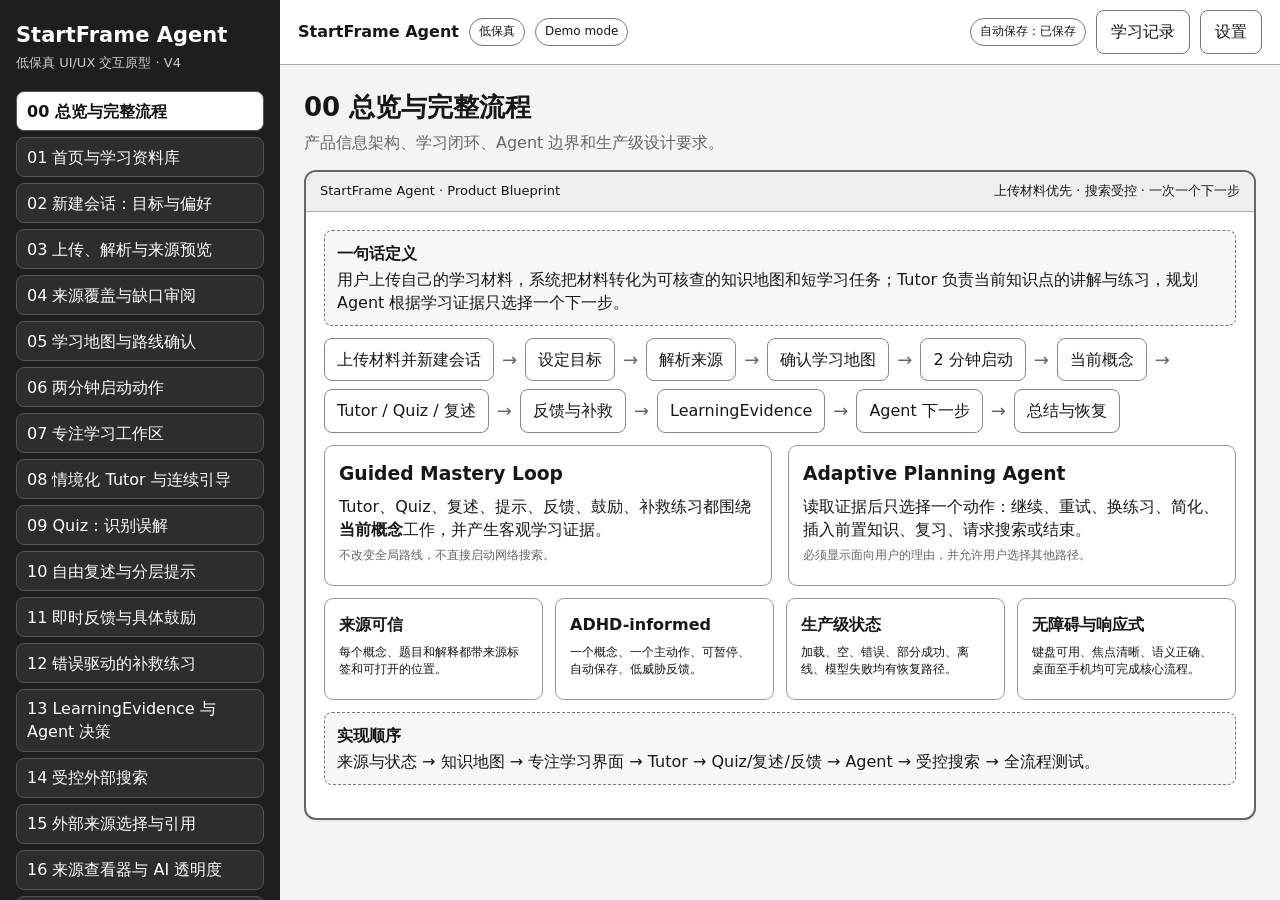
==== prototype/startframe_lowfi_prototype.html @ 57c55323 "specification and UX prototype baseline" ====
<!doctype html>
<html lang="zh-CN">
<head>
  <meta charset="utf-8" />
  <meta name="viewport" content="width=device-width, initial-scale=1" />
  <title>StartFrame Agent 低保真交互原型</title>
  <style>
    :root {
      --bg:#f4f4f4; --surface:#fff; --ink:#171717; --muted:#666; --line:#aaa;
      --soft:#e9e9e9; --strong:#2d2d2d; --focus:#000; --radius:10px; --gap:16px;
      font-family: Inter, ui-sans-serif, system-ui, -apple-system, BlinkMacSystemFont, "Segoe UI", "PingFang SC", "Microsoft YaHei", sans-serif;
    }
    *{box-sizing:border-box}
    body{margin:0;background:var(--bg);color:var(--ink);line-height:1.45}
    button,input,select,textarea{font:inherit;color:inherit}
    button:focus-visible,input:focus-visible,select:focus-visible,textarea:focus-visible,[tabindex]:focus-visible{outline:3px solid var(--focus);outline-offset:2px}
    button{min-height:44px;border:1px solid #777;background:#fff;border-radius:8px;padding:9px 14px;cursor:pointer}
    button.primary{background:var(--strong);color:#fff;border-color:var(--strong);font-weight:700}
    button.ghost{background:transparent}
    button.danger{border-style:dashed}
    button:disabled{opacity:.45;cursor:not-allowed}
    input,select,textarea{width:100%;min-height:44px;border:1px solid #888;border-radius:7px;background:#fff;padding:9px 10px}
    textarea{min-height:118px;resize:vertical}
    a{color:inherit}
    .app{display:grid;grid-template-columns:280px 1fr;min-height:100vh}
    .sidebar{position:sticky;top:0;height:100vh;overflow:auto;background:#1e1e1e;color:#fff;padding:20px 16px}
    .sidebar h1{font-size:21px;margin:0 0 4px}.sidebar p{font-size:13px;color:#ccc;margin:0 0 18px}
    .screen-nav{display:grid;gap:6px}.screen-nav button{width:100%;text-align:left;background:#2d2d2d;color:#fff;border-color:#555;min-height:40px;padding:7px 10px}
    .screen-nav button.active{background:#fff;color:#111;font-weight:700}
    .side-note{border-top:1px solid #555;margin-top:18px;padding-top:14px;font-size:12px;color:#ccc}
    .workspace{min-width:0}
    .topbar{position:sticky;top:0;z-index:10;display:flex;align-items:center;gap:12px;justify-content:space-between;background:#fff;border-bottom:1px solid #aaa;padding:10px 18px}
    .topbar .left,.topbar .right{display:flex;align-items:center;gap:10px;flex-wrap:wrap}
    .badge{display:inline-flex;align-items:center;gap:6px;border:1px solid #777;border-radius:999px;padding:4px 9px;font-size:12px;background:#fff}
    .content{padding:24px;max-width:1500px;margin:auto}
    .screen{display:none}.screen.active{display:block}
    .screen-head{display:flex;align-items:flex-start;justify-content:space-between;gap:16px;margin-bottom:16px}
    .screen-head h2{margin:0;font-size:26px}.screen-head p{margin:4px 0 0;color:var(--muted);max-width:800px}
    .frame{border:2px solid #666;border-radius:12px;background:#fff;min-height:650px;overflow:hidden;box-shadow:0 2px 0 rgba(0,0,0,.05)}
    .frame-bar{display:flex;justify-content:space-between;align-items:center;gap:10px;padding:10px 14px;background:#efefef;border-bottom:1px solid #aaa;font-size:13px}
    .frame-body{padding:18px}
    .grid-2{display:grid;grid-template-columns:1fr 1fr;gap:16px}.grid-3{display:grid;grid-template-columns:250px 1fr 280px;gap:16px}
    .grid-4{display:grid;grid-template-columns:repeat(4,1fr);gap:12px}
    .card{border:1px solid #999;border-radius:9px;background:#fff;padding:14px}
    .card h3,.card h4{margin:0 0 8px}.card p{margin:6px 0}
    .muted{color:var(--muted)}.small{font-size:12px}.tiny{font-size:11px}
    .stack{display:grid;gap:12px}.row{display:flex;gap:10px;align-items:center;flex-wrap:wrap}.row.between{justify-content:space-between}
    .choice{border:1px solid #888;border-radius:10px;padding:18px;text-align:center;min-height:150px;display:grid;place-content:center;gap:8px}
    .choice strong{font-size:18px}.icon{font-size:30px;line-height:1}
    .callout{border:1px dashed #777;background:#f7f7f7;border-radius:8px;padding:11px 12px}
    .callout strong{display:block;margin-bottom:3px}
    .progress{height:12px;background:#ddd;border-radius:999px;overflow:hidden}.progress span{display:block;height:100%;background:#555;width:60%}
    .file{display:flex;gap:10px;justify-content:space-between;align-items:flex-start;border:1px solid #aaa;border-radius:8px;padding:10px}
    .tree ul{list-style:none;margin:4px 0 4px 16px;padding:0}.tree li{padding:4px 0}
    .node-map{display:grid;place-items:center;gap:12px;padding:20px;min-height:380px}.node-row{display:flex;justify-content:center;gap:20px}.node{border:2px solid #777;border-radius:8px;padding:10px 14px;background:#fff;min-width:130px;text-align:center}.node.current{background:#ddd;border-color:#222;font-weight:700}
    .arrow{font-size:22px;color:#555;text-align:center}
    .concept-list{display:grid;gap:7px}.concept{display:flex;align-items:center;gap:9px;border:1px solid #aaa;border-radius:7px;padding:9px}.concept.active{background:#ddd;border-color:#333;font-weight:700}.concept.done::before{content:"✓"}.concept.locked{opacity:.55}
    .primary-action{border:2px solid #222;background:#f1f1f1;border-radius:10px;padding:16px}
    .source-label{display:inline-flex;border:1px solid #777;border-radius:999px;padding:3px 8px;font-size:11px;margin-right:5px}.source-uploaded{background:#e7e7e7}.source-external{border-style:dashed}.source-ai{background:#fff}
    .quick-actions{display:grid;grid-template-columns:repeat(4,minmax(120px,1fr));gap:9px}
    .drawer{border-left:2px solid #555;background:#fff;padding:14px;min-height:570px}.chat{display:grid;gap:10px;max-height:360px;overflow:auto;padding-right:4px}.bubble{max-width:85%;border:1px solid #888;border-radius:10px;padding:10px}.bubble.user{justify-self:end;background:#eee}.bubble.tutor{justify-self:start}.chips{display:flex;flex-wrap:wrap;gap:7px}.chip{min-height:36px;border-radius:999px;padding:6px 10px;font-size:12px}
    .tabs{display:flex;border-bottom:1px solid #888}.tab{border-radius:0;border:0;border-bottom:3px solid transparent}.tab.active{border-bottom-color:#111;font-weight:700}
    .option{display:flex;align-items:flex-start;gap:9px;border:1px solid #aaa;border-radius:8px;padding:10px}.option input{width:auto;min-height:auto;margin-top:4px}
    .feedback-block{border-left:5px solid #555;background:#f6f6f6;padding:12px 14px;border-radius:6px}.feedback-block h4{margin:0 0 5px}
    .hint{border:1px solid #999;border-radius:8px;padding:10px}.hint.locked{opacity:.55}.hint.open{background:#eee}
    .evidence{display:grid;grid-template-columns:1fr auto;gap:8px;border-bottom:1px solid #ddd;padding:7px 0}
    .radio-list{display:grid;gap:7px}.radio-item{display:flex;gap:8px;border:1px solid #aaa;border-radius:8px;padding:9px}.radio-item input{width:auto;min-height:auto}
    .result{border:1px solid #999;border-radius:8px;padding:11px}.result.selected{border:2px solid #222;background:#eee}
    .timeline{display:flex;gap:0;align-items:center}.dot{width:30px;height:30px;border-radius:50%;border:2px solid #777;display:grid;place-content:center;background:#fff}.dot.done{background:#555;color:#fff}.line{height:2px;background:#777;flex:1}
    .state-grid{display:grid;grid-template-columns:repeat(3,1fr);gap:12px}.state-card{border:1px solid #999;border-radius:8px;padding:12px;min-height:180px}
    .skeleton{display:grid;gap:9px}.skeleton span{display:block;height:13px;background:#ddd;border-radius:4px}.skeleton span:nth-child(2){width:80%}.skeleton span:nth-child(3){width:65%}
    .flow{display:flex;align-items:center;gap:8px;flex-wrap:wrap}.flow .step{border:1px solid #888;border-radius:8px;padding:9px 12px;background:#fff}.flow .arr{font-size:18px;color:#666}
    .mobile-shell{width:360px;margin:auto;border:8px solid #333;border-radius:22px;background:#fff;overflow:hidden}.mobile-top{padding:12px;border-bottom:1px solid #aaa}.mobile-body{padding:14px;min-height:520px}.mobile-bottom{display:grid;grid-template-columns:repeat(4,1fr);border-top:1px solid #aaa}.mobile-bottom button{border:0;border-radius:0;font-size:11px;padding:8px 2px}
    .annotation{margin-top:12px;border-top:1px solid #bbb;padding-top:10px;font-size:12px;color:#555}
    .board-mode .app{display:block}.board-mode .sidebar,.board-mode .topbar{display:none}.board-mode .content{max-width:1680px}.board-mode .screen{display:block!important;margin-bottom:28px;break-inside:avoid}.board-mode .screen-head{border-top:4px solid #222;padding-top:12px}.board-mode .frame{min-height:auto}.board-mode .frame-body{min-height:620px}
    .kbd{border:1px solid #888;border-bottom-width:3px;border-radius:5px;padding:1px 5px;font-size:11px;background:#fff}
    @media (max-width:1100px){.app{grid-template-columns:220px 1fr}.grid-3{grid-template-columns:200px 1fr}.grid-3>.session-rail{grid-column:1/-1}.quick-actions{grid-template-columns:repeat(2,1fr)}.grid-4{grid-template-columns:repeat(2,1fr)}}
    @media (max-width:760px){.app{display:block}.sidebar{display:none}.topbar{position:relative}.content{padding:12px}.grid-2,.grid-3,.grid-4,.state-grid{grid-template-columns:1fr}.quick-actions{grid-template-columns:1fr}.frame-body{padding:12px}.screen-head{display:block}.screen-head h2{font-size:22px}}
  </style>
</head>
<body>
<div class="app">
  <aside class="sidebar" aria-label="原型页面导航">
    <h1>StartFrame Agent</h1>
    <p>低保真 UI/UX 交互原型 · V4</p>
    <nav class="screen-nav" id="screenNav"></nav>
    <div class="side-note">
      <strong>使用方法</strong><br>
      点击页面名称或原型内按钮切换流程。<br><br>
      加上 <code>?board=1</code> 可显示全部页面，便于截图与 Codex 总览。
    </div>
  </aside>
  <main class="workspace">
    <header class="topbar">
      <div class="left"><strong>StartFrame Agent</strong><span class="badge">低保真</span><span class="badge">Demo mode</span></div>
      <div class="right"><span class="badge">自动保存：已保存</span><button class="ghost" data-go="history">学习记录</button><button class="ghost" data-go="settings">设置</button></div>
    </header>
    <div class="content">

      <section class="screen" id="overview" data-title="00 总览与完整流程">
        <div class="screen-head"><div><h2>00 总览与完整流程</h2><p>产品信息架构、学习闭环、Agent 边界和生产级设计要求。</p></div></div>
        <div class="frame"><div class="frame-bar"><span>StartFrame Agent · Product Blueprint</span><span>上传材料优先 · 搜索受控 · 一次一个下一步</span></div><div class="frame-body stack">
          <div class="callout"><strong>一句话定义</strong>用户上传自己的学习材料，系统把材料转化为可核查的知识地图和短学习任务；Tutor 负责当前知识点的讲解与练习，规划 Agent 根据学习证据只选择一个下一步。</div>
          <div class="flow">
            <span class="step">上传材料并新建会话</span><span class="arr">→</span><span class="step">设定目标</span><span class="arr">→</span><span class="step">解析来源</span><span class="arr">→</span><span class="step">确认学习地图</span><span class="arr">→</span><span class="step">2 分钟启动</span><span class="arr">→</span><span class="step">当前概念</span><span class="arr">→</span><span class="step">Tutor / Quiz / 复述</span><span class="arr">→</span><span class="step">反馈与补救</span><span class="arr">→</span><span class="step">LearningEvidence</span><span class="arr">→</span><span class="step">Agent 下一步</span><span class="arr">→</span><span class="step">总结与恢复</span>
          </div>
          <div class="grid-2">
            <div class="card"><h3>Guided Mastery Loop</h3><p>Tutor、Quiz、复述、提示、反馈、鼓励、补救练习都围绕<strong>当前概念</strong>工作，并产生客观学习证据。</p><p class="small muted">不改变全局路线，不直接启动网络搜索。</p></div>
            <div class="card"><h3>Adaptive Planning Agent</h3><p>读取证据后只选择一个动作：继续、重试、换练习、简化、插入前置知识、复习、请求搜索或结束。</p><p class="small muted">必须显示面向用户的理由，并允许用户选择其他路径。</p></div>
          </div>
          <div class="grid-4">
            <div class="card"><h4>来源可信</h4><p class="small">每个概念、题目和解释都带来源标签和可打开的位置。</p></div>
            <div class="card"><h4>ADHD-informed</h4><p class="small">一个概念、一个主动作、可暂停、自动保存、低威胁反馈。</p></div>
            <div class="card"><h4>生产级状态</h4><p class="small">加载、空、错误、部分成功、离线、模型失败均有恢复路径。</p></div>
            <div class="card"><h4>无障碍与响应式</h4><p class="small">键盘可用、焦点清晰、语义正确、桌面至手机均可完成核心流程。</p></div>
          </div>
          <div class="callout"><strong>实现顺序</strong>来源与状态 → 知识地图 → 专注学习界面 → Tutor → Quiz/复述/反馈 → Agent → 受控搜索 → 全流程测试。</div>
        </div></div>
      </section>

      <section class="screen" id="landing" data-title="01 首页与学习资料库">
        <div class="screen-head"><div><h2>01 首页与学习资料库</h2><p>上传材料是主入口；历史学习会话和继续学习始终可见。</p></div></div>
        <div class="frame"><div class="frame-bar"><span>StartFrame Agent</span><span>资料库　学习记录　设置　帮助</span></div><div class="frame-body stack">
          <div class="grid-2">
            <div class="card stack"><h3>把已有材料变成可以开始的学习过程</h3><p class="muted">上传课程讲义、论文或笔记。系统先建立来源可核查的知识地图，再带你完成一个短学习闭环。</p><div class="row"><button class="primary" data-go="setup">上传材料并新建会话</button><button data-go="history">继续上次学习</button></div><div class="callout"><strong>ADHD-informed</strong>不会先展示一长串任务。系统首先给出一个 1–2 分钟可完成的动作。</div></div>
            <div class="grid-2">
              <div class="choice"><span class="icon">▣</span><strong>上传 PDF / MD / TXT</strong><span class="small muted">主入口 · 基于你的材料学习</span></div>
              <div class="choice"><span class="icon">✎</span><strong>仅输入学习主题</strong><span class="small muted">备用模式 · 明确标注为 AI 生成</span></div>
            </div>
          </div>
          <div><h3>最近会话</h3><div class="grid-3" style="grid-template-columns:repeat(3,1fr)">
            <div class="card"><strong>Transformer 基础</strong><p class="small">进度 3/6 · 下一步：位置编码</p><button data-go="focus">继续</button></div>
            <div class="card"><strong>正则化方法</strong><p class="small">进度 1/5 · 下一步：区分 L1 与 L2</p><button data-go="summary">查看总结</button></div>
            <div class="card"><strong>新会话</strong><p class="small">上传材料并设定本次目标</p><button data-go="setup">开始新会话</button></div>
          </div></div>
          <div class="annotation">生产要求：不要把“仅输入主题”与“上传材料”做成同等强度；首页必须显示数据保存与删除入口。</div>
        </div></div>
      </section>

      <section class="screen" id="setup" data-title="02 新建会话：目标与偏好">
        <div class="screen-head"><div><h2>02 新建会话：目标与偏好</h2><p>收集最少但足够的信息，用于控制学习范围和支持方式。</p></div></div>
        <div class="frame"><div class="frame-bar"><span>步骤 1/4 · 设定本次学习</span><span>草稿自动保存</span></div><div class="frame-body">
          <div class="grid-2">
            <div class="stack">
              <label>本次学习目标<input value="理解 Transformer 中 self-attention 的作用和基本流程" /></label>
              <div class="grid-2"><label>已有基础<select><option>几乎不了解</option><option selected>知道基础机器学习</option><option>已经学过一遍</option></select></label><label>本次可用时间<select><option>10 分钟</option><option selected>25 分钟</option><option>45 分钟</option></select></label></div>
              <div class="grid-2"><label>当前精力<select><option>低</option><option selected>中等</option><option>高</option></select></label><label>学习语言<select><option selected>简体中文</option><option>English</option></select></label></div>
              <label>你最想解决的问题（可选）<textarea>我经常看完就忘，而且不知道应该先学什么。</textarea></label>
            </div>
            <div class="stack">
              <div class="card"><h3>支持偏好</h3><label class="row"><input type="checkbox" checked style="width:auto;min-height:auto"> 先直接解释，不默认使用比喻</label><label class="row"><input type="checkbox" checked style="width:auto;min-height:auto"> 专业术语单独解释</label><label class="row"><input type="checkbox" checked style="width:auto;min-height:auto"> 用更短的步骤推进</label><label class="row"><input type="checkbox" style="width:auto;min-height:auto"> 显示倒计时</label><label class="row"><input type="checkbox" checked style="width:auto;min-height:auto"> 允许随时暂停且不记为失败</label></div>
              <div class="card"><h3>外部搜索权限</h3><label class="row"><input type="checkbox" checked style="width:auto;min-height:auto"> 材料明确不足时，可以建议搜索</label><p class="small muted">即使开启，系统仍会在每次搜索前展示缺口和原因，由你确认。</p></div>
              <div class="callout"><strong>你下一步只需要做什么？</strong>继续后上传材料。系统不会要求你先完成完整学习计划。</div>
            </div>
          </div>
          <div class="row between" style="margin-top:18px"><button data-go="landing">返回</button><button class="primary" data-go="upload">继续上传材料</button></div>
        </div></div>
      </section>

      <section class="screen" id="upload" data-title="03 上传、解析与来源预览">
        <div class="screen-head"><div><h2>03 上传、解析与来源预览</h2><p>显示真实解析状态、部分成功和可恢复错误；不把“正在处理”伪装成完成。</p></div></div>
        <div class="frame"><div class="frame-bar"><span>步骤 2/4 · 添加学习材料</span><span>支持 PDF、Markdown、TXT、粘贴文本</span></div><div class="frame-body stack">
          <div class="callout"><strong>拖放文件或点击选择</strong><span class="small">支持 PDF、Markdown、TXT；最多 5 个文件，单文件最多 20 MB。扫描 PDF 无可提取文字时要明确提示，不得伪造页码。</span><div class="row" style="margin-top:8px"><button>选择文件</button><button>粘贴文本</button></div></div>
          <div class="grid-3">
            <div class="stack"><h3>文件</h3><div class="file"><div><strong>transformer_notes.md</strong><div class="small muted">25 行 · 解析完成</div></div><span aria-label="成功">✓</span></div><div class="file"><div><strong>matrix_prerequisite.md</strong><div class="small muted">13 行 · 解析完成</div></div><span aria-label="成功">✓</span></div><div class="file"><div><strong>scanned_appendix.pdf</strong><div class="small">无法提取文字</div><button class="small">重试或移除</button></div><span aria-label="错误">!</span></div><button>＋ 添加文件</button></div>
            <div class="card tree"><h3>识别到的结构</h3><ul><li>第 1 章 Transformer 概览<ul><li>1.1 序列建模问题</li><li>1.2 Encoder 与 Decoder</li></ul></li><li>第 2 章 Self-attention<ul><li>2.1 Query、Key、Value</li><li>2.2 Attention score</li><li>2.3 Weighted sum</li></ul></li><li>第 3 章 位置编码</li></ul><p class="small muted">点击标题可定位原文；用户可以取消勾选不想纳入学习的章节。</p></div>
            <div class="card"><h3>来源片段</h3><p><strong>transformer_notes.md</strong></p><p class="small">2. Self-attention · 第 7–13 行</p><div class="callout small">Self-attention 先比较同一序列中的位置，再按相关程度汇总 value 信息。</div><div class="row"><button>上一处</button><button>下一处</button></div><p><span class="source-label source-uploaded">用户上传材料</span></p></div>
          </div>
          <div class="row between"><button data-go="setup">返回</button><div class="row"><button>保存稍后继续</button><button class="primary" data-go="source-review">审阅来源覆盖</button></div></div>
        </div></div>
      </section>

      <section class="screen" id="source-review" data-title="04 来源覆盖与缺口审阅">
        <div class="screen-head"><div><h2>04 来源覆盖与缺口审阅</h2><p>在生成路径之前，先让用户知道材料覆盖了什么、缺什么。</p></div></div>
        <div class="frame"><div class="frame-bar"><span>步骤 3/4 · 来源覆盖</span><span>尚未搜索互联网</span></div><div class="frame-body stack">
          <div class="grid-2">
            <div class="card"><h3>材料已覆盖</h3><div class="concept-list"><div class="concept done">Transformer 的整体目标</div><div class="concept done">Self-attention 基本流程</div><div class="concept done">Query、Key、Value</div><div class="concept done">Scaled dot-product attention</div><div class="concept done">位置编码</div></div></div>
            <div class="card"><h3>材料可能缺少</h3><div class="concept-list"><div class="concept">矩阵乘法直观理解 <span class="badge">前置知识</span></div><div class="concept">为什么除以 √d<sub>k</sub> <span class="badge">解释较少</span></div></div><p class="small muted">缺口只是候选，不代表必须搜索。Agent 会先看用户表现，再决定是否需要补充。</p></div>
          </div>
          <div class="card"><h3>来源使用规则</h3><div class="grid-3" style="grid-template-columns:repeat(3,1fr)"><div><span class="source-label source-uploaded">用户上传材料</span><p class="small">默认主来源。概念、题目和反馈首先基于此。</p></div><div><span class="source-label source-external">外部补充</span><p class="small">只有明确缺口、Agent 请求、用户确认后才使用。</p></div><div><span class="source-label source-ai">AI 补充解释</span><p class="small">用于简化、组织或生成例子，不能冒充原文。</p></div></div></div>
          <div class="row between"><button data-go="upload">返回材料</button><button class="primary" data-go="path">生成学习地图</button></div>
        </div></div>
      </section>

      <section class="screen" id="path" data-title="05 学习地图与路线确认">
        <div class="screen-head"><div><h2>05 学习地图与路线确认</h2><p>知识地图表达依赖关系；路线表达这次实际要走的顺序，两者不能混为一谈。</p></div></div>
        <div class="frame"><div class="frame-bar"><span>步骤 4/4 · 确认本次路线</span><span>预计 25 分钟 · 3 个概念</span></div><div class="frame-body">
          <div class="grid-2">
            <div class="card node-map"><div class="node">Transformer 目标</div><div class="arrow">↓</div><div class="node current">Self-attention</div><div class="arrow">↓</div><div class="node">Q / K / V</div><div class="arrow">↓</div><div class="node-row"><div class="node">Scaled dot-product</div><div class="node">位置信息</div></div></div>
            <div class="stack"><div class="card"><h3>本次推荐路线</h3><ol><li><strong>Self-attention 的作用</strong> · 7 分钟</li><li><strong>Q / K / V</strong> · 8 分钟</li><li><strong>Scaled dot-product attention</strong> · 7 分钟</li></ol><p class="small muted">位置信息保留在完整地图；剩余 3 分钟用于总结和保存下次启动动作。</p></div><div class="card"><h3>第一个 1–2 分钟动作</h3><p><strong>写一句你目前认为 self-attention 是什么。</strong></p><p class="small">完成条件：写出一句可检查的回答，不要求正确。</p></div><div class="card"><h3>可调整项</h3><div class="row"><button>减少概念</button><button>调整重点</button><button>改为 10 分钟</button></div></div></div>
          </div>
          <div class="row between" style="margin-top:16px"><button data-go="source-review">返回</button><button class="primary" data-go="start-action">确认并开始</button></div>
        </div></div>
      </section>

      <section class="screen" id="start-action" data-title="06 两分钟启动动作">
        <div class="screen-head"><div><h2>06 两分钟启动动作</h2><p>进入内容前只展示一个可执行动作，降低启动成本。</p></div></div>
        <div class="frame"><div class="frame-bar"><span>本次会话已开始</span><button>暂停并保存</button></div><div class="frame-body" style="display:grid;place-items:center;min-height:620px">
          <div class="card stack" style="max-width:720px;width:100%;padding:28px"><span class="badge">启动动作 · 约 90 秒</span><h2 style="margin:0">不用查资料，写一句你现在认为 self-attention 是什么。</h2><p class="muted">不要求正确。你的回答只用于确定从哪里开始。</p><textarea aria-label="启动动作回答" placeholder="我认为 self-attention 是……"></textarea><div class="row between"><button>先暂停</button><button class="primary" data-go="focus">完成，进入第一个概念</button></div><div class="callout small"><strong>完成条件</strong>输入一句可检查的回答。系统不会因为错误扣分，也不会显示红叉。</div></div>
        </div></div>
      </section>

      <section class="screen" id="focus" data-title="07 专注学习工作区">
        <div class="screen-head"><div><h2>07 专注学习工作区</h2><p>桌面端三栏；中间始终只有一个当前概念和一个主推荐动作。</p></div></div>
        <div class="frame"><div class="frame-bar"><span>Transformer 基础　›　Self-attention</span><span>已保存 · <button>暂停并保存</button></span></div><div class="frame-body grid-3">
          <aside class="card"><h3>知识地图</h3><div class="concept-list"><div class="concept done">已完成：Transformer 目标</div><div class="concept active">当前：Self-attention</div><div class="concept">可进入：Q / K / V</div><div class="concept locked">锁定：Scaled dot-product</div><div class="concept locked">锁定：位置信息</div></div><p class="small muted">进度 1/5</p><button data-go="path">查看完整地图</button></aside>
          <main class="stack"><div><span class="badge">当前概念 2/5</span><h2>Self-attention</h2><p><strong>它在整体中的作用：</strong>让序列中的每个位置根据与其他位置的关系，选择并汇总相关信息。</p></div><div class="card"><h3>简练解释</h3><p>Self-attention 先比较当前位置与其他位置的相关程度，再按照这些相关程度汇总信息。这样，每个位置都能形成包含上下文的新表示。</p><p><span class="source-label source-uploaded">用户上传材料</span> transformer_notes.md · 2. Self-attention · 第 7–13 行</p><button data-go="source-viewer">打开原文位置</button></div><div class="primary-action"><span class="badge">推荐下一步 · 约 2 分钟</span><h3>先让 Tutor 检查你对“相关程度”的理解</h3><button class="primary" data-go="tutor">打开 Tutor</button></div><div class="quick-actions"><button data-go="quiz">开始 Quiz</button><button data-go="recall">自由复述</button><button data-go="tutor">解释简单一点</button><button data-go="source-viewer">查看来源</button></div></main>
          <aside class="card session-rail"><h3>会话状态</h3><p>当前用时：06:18</p><p>剩余时间：18:42</p><label class="row"><input type="checkbox" style="width:auto;min-height:auto"> 隐藏时间显示</label><div class="progress"><span style="width:28%"></span></div><p class="small">本概念进度 28%</p><hr><h4>最近信号</h4><p class="small">启动回答提到“关注其他词”，但未提到信息汇总。</p><hr><button>保存并退出</button><button class="danger">删除本次会话</button></aside>
        </div></div>
      </section>

      <section class="screen" id="tutor" data-title="08 情境化 Tutor 与连续引导">
        <div class="screen-head"><div><h2>08 情境化 Tutor 与连续引导</h2><p>Tutor 只解决当前概念的理解问题；默认先引导，不立即给完整答案。</p></div></div>
        <div class="frame"><div class="frame-bar"><span>Self-attention · Tutor</span><span><span class="source-label source-uploaded">基于上传材料</span> <button data-go="focus">关闭 Tutor</button></span></div><div class="frame-body grid-2">
          <div class="drawer stack"><div class="chat"><div class="bubble tutor"><strong>Tutor</strong><br>你刚才说 self-attention 是“关注其他词”。先想一个更小的问题：当前位置为什么不能只看自己？</div><div class="bubble user">因为一个词的意思会受到前后文影响。</div><div class="bubble tutor"><strong>Tutor</strong><br>对。那它还需要做哪一步，才能把前后文真正加入当前位置的表示？</div><div class="bubble user">把相关的信息加进来？</div><div class="bubble tutor"><strong>Tutor</strong><br>是。你已经得到两个关键动作：判断哪些位置相关，然后汇总相关位置的信息。你能用自己的话连成一句吗？</div></div><div class="chips"><button class="chip">解释简单一点</button><button class="chip">解释术语</button><button class="chip">给具体例子</button><button class="chip">和上一部分有什么关系</button><button class="chip">只给提示</button><button class="chip">检查我的理解</button></div><div class="row"><input placeholder="输入你的问题或回答" aria-label="Tutor 输入"><button class="primary">发送</button></div></div>
          <div class="stack"><div class="card"><h3>当前上下文</h3><p class="small">概念：Self-attention</p><p class="small">来源：transformer_notes.md，第 7–13 行</p><p class="small">知识关系：Transformer 目标 → Self-attention → Q/K/V</p><p class="small">已出现困难：尚未清楚“汇总信息”</p></div><div class="card"><h3>引导阶梯</h3><ol class="small"><li>澄清用户具体不懂什么</li><li>给思考方向</li><li>给结构</li><li>给关键词</li><li>给部分例子</li><li>给简练解释</li><li>提出检查问题</li></ol></div><div class="callout small"><strong>边界</strong>Tutor 可以记录“可能缺少前置知识”，但不能改变路线或自行搜索。检查边界、明确困惑或关闭 Tutor 时才聚合 LearningEvidence。</div><div class="row"><button data-go="focus">返回概念</button><button class="primary" data-go="recall">现在复述</button></div></div>
        </div></div>
      </section>

      <section class="screen" id="quiz" data-title="09 Quiz：识别误解">
        <div class="screen-head"><div><h2>09 Quiz：识别误解</h2><p>一次一题；错误选项来自真实常见误解，而不是随机填充。</p></div></div>
        <div class="frame"><div class="frame-bar"><span>Self-attention · Quiz 1/2</span><span>约 90 秒</span></div><div class="frame-body grid-2">
          <div class="stack"><div class="tabs" role="tablist" aria-label="练习类型"><button class="tab active" role="tab" aria-selected="true">选择题</button><button class="tab" role="tab" aria-selected="false" data-go="recall">自由复述</button></div><h3>Self-attention 中，计算相关程度之后最关键的下一步是什么？</h3><p><span class="source-label source-uploaded">用户上传材料</span> transformer_notes.md · 第 9–13 行</p><fieldset class="stack"><legend class="small">选择一个答案</legend><label class="option"><input type="radio" name="q">A. 删除相关程度较低的所有词</label><label class="option"><input type="radio" name="q" checked>B. 按相关程度对其他位置的信息加权汇总</label><label class="option"><input type="radio" name="q">C. 只保留当前位置原来的表示</label><label class="option"><input type="radio" name="q">D. 把序列重新排序</label></fieldset><div class="row between"><button data-go="focus">退出练习</button><button class="primary" data-go="feedback">提交答案</button></div></div>
          <div class="stack"><div class="card"><h3>提示（可选）</h3><div class="hint open"><strong>提示 1：方向</strong><p class="small">思考“知道哪些位置相关”之后，怎样把这些位置的信息用于当前位置。</p></div><div class="hint locked"><strong>提示 2：结构</strong><p class="small">比较 → 权重 → ______</p></div><div class="hint locked"><strong>提示 3：关键词</strong><p class="small">加权、汇总、新表示</p></div></div><div class="callout small"><strong>记录</strong>系统保存作答时间、是否修改答案、提示深度和选择的误解类型。</div></div>
        </div></div>
      </section>

      <section class="screen" id="recall" data-title="10 自由复述与分层提示">
        <div class="screen-head"><div><h2>10 自由复述与分层提示</h2><p>自由复述用于发现知识缺口；提示按需逐级揭示，不在一开始暴露答案。</p></div></div>
        <div class="frame"><div class="frame-bar"><span>Self-attention · 自由复述</span><span>已用 01:12</span></div><div class="frame-body grid-2">
          <div class="stack"><div class="card"><h3>不用看讲解，用 2–3 句话说明 Self-attention 做了什么。</h3><p class="small muted">建议包括：它为什么需要上下文、怎样判断关系、怎样形成新表示。</p><p><span class="source-label source-uploaded">用户上传材料</span> transformer_notes.md · 第 7–13 行</p></div><textarea aria-label="自由复述回答" placeholder="在这里复述。表达不完整也可以。">Self-attention 会看其他词和当前位置有没有关系，然后把重要的信息放进来。</textarea><div class="row between"><button data-go="focus">返回讲解</button><button class="primary" data-go="feedback">提交复述</button></div></div>
          <div class="stack"><div class="card"><h3>提示阶梯</h3><div class="hint open"><strong>提示 1：方向</strong><p class="small">分成“比较”和“更新”两个动作回答。</p></div><button>显示提示 2：结构</button><button>显示提示 3：关键词</button><p class="small muted">当前使用 1/3 级提示。显示更多提示不会被视为失败。</p></div><div class="callout small"><strong>设计原则</strong>提示按钮必须清楚说明会显示多少信息；不能用突然弹出的完整答案替代分层支持。</div></div>
        </div></div>
      </section>

      <section class="screen" id="feedback" data-title="11 即时反馈与具体鼓励">
        <div class="screen-head"><div><h2>11 即时反馈与具体鼓励</h2><p>先指出已经掌握的内容，再说明缺口和可执行的下一步；不评价人格。</p></div></div>
        <div class="frame"><div class="frame-bar"><span>Self-attention · 复述反馈</span><span><span class="source-label source-uploaded">用户上传材料</span> 第 7–13 行</span></div><div class="frame-body grid-2">
          <div class="stack"><div class="feedback-block"><h4>你已经掌握</h4><p>你说出了两个核心动作：判断当前位置与其他位置的关系，以及把重要信息加入当前位置。</p></div><div class="feedback-block"><h4>需要补充或澄清</h4><p>“放进来”可以更准确地表述为：按照相关程度对其他位置的信息进行加权汇总。</p></div><div class="feedback-block"><h4>简练修正答案</h4><p>Self-attention 比较当前位置与其他位置的相关程度，再按这些相关程度汇总信息，形成包含上下文的新表示。</p></div><div class="feedback-block"><h4>具体鼓励</h4><p>你已经抓住了“先判断关系，再加入信息”的结构。现在只需要把“怎样加入”说得更准确。</p></div></div>
          <div class="stack"><div class="primary-action"><span class="badge">推荐下一步</span><h3>做一个 60 秒小练习，补全“加权汇总”</h3><p class="small">原因：核心结构已掌握，只剩一个表达与理解缺口。</p><button class="primary" data-go="remedial">开始补救练习</button></div><div class="card"><h3>其他选择</h3><div class="row"><button data-go="recall">再次复述</button><button data-go="focus">回看讲解</button><button data-go="agent">让 Agent 评估下一步</button></div></div><div class="callout small"><strong>反馈生成规则</strong>不得只显示“正确/错误”；不得用“你很聪明”等泛化人格评价；不得声称诊断用户能力。</div></div>
        </div></div>
      </section>

      <section class="screen" id="remedial" data-title="12 错误驱动的补救练习">
        <div class="screen-head"><div><h2>12 错误驱动的补救练习</h2><p>补救内容由当前误解驱动，仍属于掌握循环，不是 Agent 的教学输出。</p></div></div>
        <div class="frame"><div class="frame-bar"><span>检测到具体缺口：不清楚“加权汇总”</span><span>约 60–90 秒</span></div><div class="frame-body stack">
          <div class="grid-3" style="grid-template-columns:repeat(3,1fr)"><button class="card"><h3>更简单解释</h3><p class="small">只保留必要步骤，不使用新术语。</p></button><button class="card"><h3>更小问题</h3><p class="small">先回答一个局部问题，再返回完整概念。</p></button><button class="card"><h3>具体例子</h3><p class="small">明确标注为 AI 补充例子，不冒充原文。</p></button></div>
          <div class="card"><h3>更小问题</h3><p><span class="source-label source-uploaded">用户上传材料</span> matrix_prerequisite.md · 第 7–9 行</p><p>如果位置 A 与位置 B 的相关程度更高，位置 A 在更新自己时，应该怎样处理来自 B 的信息？</p><textarea aria-label="补救练习回答" placeholder="用一句话回答"></textarea><div class="row between"><button data-go="feedback">换一种帮助</button><button class="primary" data-go="agent">提交并形成学习证据</button></div></div>
          <div class="callout small"><strong>循环保护</strong>连续两次补救仍未改善时，不继续重复同一题型；Agent 应选择简化概念、插入前置知识或结束本次会话。</div>
        </div></div>
      </section>

      <section class="screen" id="agent" data-title="13 LearningEvidence 与 Agent 决策">
        <div class="screen-head"><div><h2>13 LearningEvidence 与 Agent 决策</h2><p>证据只描述发生了什么；Agent 才根据证据选择全局下一步。</p></div></div>
        <div class="frame"><div class="frame-bar"><span>当前概念完成检查</span><span>Agent 只选择一个动作</span></div><div class="frame-body grid-2">
          <div class="card"><h3>LearningEvidence</h3><div class="evidence"><span>Quiz</span><strong>1/1 正确</strong></div><div class="evidence"><span>复述要点覆盖</span><strong>2/3</strong></div><div class="evidence"><span>提示深度</span><strong>1/3</strong></div><div class="evidence"><span>Tutor 信号</span><strong>曾不清楚“汇总”</strong></div><div class="evidence"><span>补救练习</span><strong>回答正确</strong></div><div class="evidence"><span>本概念用时</span><strong>9 分 20 秒</strong></div><div class="evidence"><span>来源缺口</span><strong>无明确缺口</strong></div><p class="small muted">这里不能包含 next_action、recommendation 或“应该继续”等结论。</p></div>
          <div class="stack"><div class="card"><h3>当前允许的其他路径</h3><div class="radio-list"><label class="radio-item"><input type="radio" checked name="a">继续下一个概念：Q / K / V</label><label class="radio-item"><input type="radio" name="a">再做一次复述</label><label class="radio-item"><input type="radio" name="a">换一种练习</label><label class="radio-item"><input type="radio" name="a">简化当前概念</label><label class="radio-item"><input type="radio" name="a">复习上一概念</label><label class="radio-item"><input type="radio" name="a">结束本次会话</label></div><p class="small muted">当前没有命名来源缺口，因此不提供搜索；当前证据也不需要插入前置知识。</p></div><div class="primary-action"><h3>Agent 唯一推荐：继续 Q / K / V</h3><p>你已经能说明核心流程，补救练习也解决了“加权汇总”的缺口。下一概念依赖于当前理解。</p><p class="small">预计下一步 6 分钟</p><div class="row"><button data-go="summary">结束并生成总结</button><button class="primary" data-go="focus">继续 Q / K / V</button></div></div></div>
        </div></div>
      </section>

      <section class="screen" id="search" data-title="14 受控外部搜索">
        <div class="screen-head"><div><h2>14 受控外部搜索</h2><p>四重搜索门：会话允许、明确来源缺口、Agent 请求、用户本次确认。</p></div></div>
        <div class="frame"><div class="frame-bar"><span>外部补充请求</span><span>当前未调用搜索</span></div><div class="frame-body stack">
          <div class="callout"><strong>前三项已验证，本次确认待完成</strong><span class="small">会话允许建议搜索 ✓　命名 SourceGap ✓　Agent request_search ✓　用户本次确认：待完成</span><br><strong>检测到的材料缺口</strong>当前搜索场景只包含 transformer_notes.md；材料使用点积但没有解释点积怎样产生 Q/K 相关程度。你连续两次询问了该前置知识。</div>
          <div class="grid-2"><div class="card"><h3>搜索将寻找什么</h3><p>一个适合初学者、解释矩阵乘法与向量点积的短资料。</p><p class="small">优先：大学课程官方讲义、教材、官方文档。</p><label class="row"><input type="checkbox" checked style="width:auto;min-height:auto"> 仅使用可公开访问的来源</label></div><div class="card"><h3>你的控制</h3><p class="small">搜索结果会明确标记为外部来源，不替代上传材料。拒绝搜索不会中断当前会话。</p><div class="row"><button data-go="agent">暂不搜索</button><button class="primary" data-go="search-results">确认搜索</button></div></div></div>
          <div class="callout small"><strong>失败恢复</strong>搜索超时、无结果或来源打不开时，系统返回当前概念，并提供“基于现有材料继续”或“稍后再试”。</div>
        </div></div>
      </section>

      <section class="screen" id="search-results" data-title="15 外部来源选择与引用">
        <div class="screen-head"><div><h2>15 外部来源选择与引用</h2><p>不展示无差别链接列表；显示少量候选、选择原因和填补的具体缺口。</p></div></div>
        <div class="frame"><div class="frame-bar"><span>找到 3 个候选来源</span><span><span class="source-label source-external">外部补充</span></span></div><div class="frame-body stack">
          <div class="result selected"><div class="row between"><div><strong>MIT OpenCourseWare · Linear Algebra</strong><p class="small">官方课程 · 可公开访问 · 访问于 2026-07-20</p><p class="small">https://ocw.mit.edu/courses/18-06-linear-algebra-spring-2010/</p></div><span class="badge">推荐</span></div><p><strong>引用片段：</strong>点积把两个同维向量的对应分量相乘后求和，得到一个标量。</p><p><strong>选择原因：</strong>短范围即可解释向量点积和加权组合。</p><p><strong>填补缺口：</strong>帮助理解 attention score 与 weighted sum。</p><div class="row"><button data-go="source-viewer">预览来源</button><button class="primary" data-go="focus">使用该来源并插入前置任务</button></div></div>
          <div class="result"><strong>Stanford CS229 Notes</strong><p class="small">官方课程 · URL 与访问时间已记录；内容可靠，但范围更大、数学密度较高。</p><button>选择该来源</button></div>
          <div class="result"><strong>University short tutorial</strong><p class="small">大学教学资料 · URL 与访问时间已记录；解释较简洁，但引用位置不如第一项明确。</p><button>选择该来源</button></div>
          <div class="row between"><button data-go="focus">忽略外部来源，继续现有路线</button><button>重新搜索</button></div>
        </div></div>
      </section>

      <section class="screen" id="source-viewer" data-title="16 来源查看器与 AI 透明度">
        <div class="screen-head"><div><h2>16 来源查看器与 AI 透明度</h2><p>用户能够核查解释依据；来源位置错误时可以报告。</p></div></div>
        <div class="frame"><div class="frame-bar"><span>来源查看器</span><button data-go="focus">关闭来源查看器</button></div><div class="frame-body grid-2">
          <div class="card"><h3>transformer_notes.md</h3><p>2. Self-attention · 第 7–13 行</p><div class="callout" style="min-height:380px"><p class="small">[Markdown 片段预览]</p><p>Self-attention lets each position compare itself with other positions in the same sequence. It first computes how relevant other positions are, then uses those relevance scores to combine information from the corresponding value representations.</p></div><div class="row"><button>上一处</button><button>下一处</button><button>打开完整材料</button></div></div>
          <div class="stack"><div class="card"><h3>这段内容用于什么？</h3><p>支持“相关程度之后需要对 values 进行加权汇总”的解释和 Quiz 正确答案。</p></div><div class="card"><h3>来源标签</h3><p><span class="source-label source-uploaded">用户上传材料</span>可定位到文件、标题和行号。</p><p><span class="source-label source-external">外部补充</span>显示网页标题、URL、访问时间、引用片段和选用原因。</p><p><span class="source-label source-ai">AI 补充解释</span>没有原文依据时明确说明，不显示虚假位置。</p></div><div class="row"><button>报告定位错误</button><button data-go="focus" class="primary">返回学习</button></div></div>
        </div></div>
      </section>

      <section class="screen" id="summary" data-title="17 会话总结、保存与恢复">
        <div class="screen-head"><div><h2>17 会话总结、保存与恢复</h2><p>结束时定义下一次最小启动动作，而不是只显示“完成”。</p></div></div>
        <div class="frame"><div class="frame-bar"><span>本次学习总结</span><span>已保存</span></div><div class="frame-body stack">
          <div class="grid-2"><div class="card"><h3>本次完成</h3><ul><li>理解 Self-attention 的两个核心动作</li><li>完成 1 次 Quiz、1 次复述和 1 次补救练习</li><li>解决“加权汇总”表达不清的问题</li></ul><h4>仍需复习</h4><p>Q / K / V 各自的作用尚未学习。</p></div><div class="card"><h3>下次 2 分钟启动动作</h3><p><strong>不看笔记，写出 Q、K、V 三个字母分别代表什么。</strong></p><p class="small">预计下次完整学习 15–20 分钟。</p><div class="timeline"><span class="dot done">1</span><span class="line"></span><span class="dot done">2</span><span class="line"></span><span class="dot">3</span><span class="line"></span><span class="dot">4</span><span class="line"></span><span class="dot">5</span></div></div></div>
          <div class="row between"><button data-go="history">保存并退出</button><div class="row"><button>导出学习记录</button><button class="primary" data-go="focus">继续学习</button></div></div>
        </div></div>
      </section>

      <section class="screen" id="history" data-title="18 学习记录与会话管理">
        <div class="screen-head"><div><h2>18 学习记录与会话管理</h2><p>支持继续、复制、删除和查看来源；避免用户不知道数据存在哪里。</p></div></div>
        <div class="frame"><div class="frame-bar"><span>学习记录</span><span>搜索会话　筛选状态</span></div><div class="frame-body stack">
          <div class="file"><div><strong>Transformer 基础</strong><p class="small">最后学习：今天 · 进度 2/5 · 2 个来源</p></div><div class="row"><button data-go="focus">继续</button><button data-go="summary">总结</button><button>更多</button></div></div>
          <div class="file"><div><strong>正则化方法</strong><p class="small">最后学习：昨天 · 已结束 · 1 个来源</p></div><div class="row"><button data-go="summary">查看</button><button>复制为新会话</button><button>更多</button></div></div>
          <div class="callout"><strong>删除确认</strong>删除会话时必须说明会删除哪些学习记录和上传文件；提供取消，不使用模糊文案。</div>
          <div class="row between"><button data-go="landing">返回首页</button><button class="primary" data-go="setup">新建会话</button></div>
        </div></div>
      </section>

      <section class="screen" id="settings" data-title="19 设置、隐私与数据控制">
        <div class="screen-head"><div><h2>19 设置、隐私与数据控制</h2><p>生产级产品必须让用户理解数据、搜索权限和 AI 行为。</p></div></div>
        <div class="frame"><div class="frame-bar"><span>设置</span><span>保存状态：已保存</span></div><div class="frame-body grid-2">
          <div class="stack"><div class="card"><h3>学习体验</h3><label class="row"><input type="checkbox" checked style="width:auto;min-height:auto"> 一屏一个概念</label><label class="row"><input type="checkbox" checked style="width:auto;min-height:auto"> 反馈先显示已掌握内容</label><label class="row"><input type="checkbox" style="width:auto;min-height:auto"> 默认显示倒计时</label><label>默认语言<select><option>简体中文</option></select></label></div><div class="card"><h3>无障碍</h3><label class="row"><input type="checkbox" checked style="width:auto;min-height:auto"> 减少动画</label><label class="row"><input type="checkbox" style="width:auto;min-height:auto"> 更大字号</label><label class="row"><input type="checkbox" checked style="width:auto;min-height:auto"> 键盘焦点高亮</label></div></div>
          <div class="stack"><div class="card"><h3>外部搜索</h3><label class="row"><input type="checkbox" checked style="width:auto;min-height:auto"> 允许系统建议搜索</label><label class="row"><input type="checkbox" checked style="width:auto;min-height:auto"> 每次搜索前都确认</label></div><div class="card"><h3>数据控制</h3><button>下载我的学习数据</button><button class="danger">删除全部上传材料</button><button class="danger">删除全部数据</button><p class="small muted">删除操作应二次确认，并明确是否可恢复。</p></div><div class="card"><h3>AI 透明度</h3><p class="small">查看模型输出来源标签、Agent 决策记录和搜索记录。</p><button>查看 AI 活动记录</button></div></div>
        </div></div>
      </section>

      <section class="screen" id="system-states" data-title="20 加载、空、错误与恢复状态">
        <div class="screen-head"><div><h2>20 加载、空、错误与恢复状态</h2><p>所有异步和失败状态都必须可理解、可取消、可恢复。</p></div></div>
        <div class="frame"><div class="frame-bar"><span>跨页面状态规范</span><span>不得只显示无限转圈</span></div><div class="frame-body state-grid">
          <div class="state-card"><h3>加载与后台继续</h3><div class="skeleton"><span></span><span></span><span></span></div><p class="small">正在提取第 12/48 页。你的其他进度已保存。</p><div class="row"><button>取消解析</button><button class="primary">转到后台继续</button></div></div>
          <div class="state-card"><h3>空状态</h3><p>尚未上传材料。</p><button class="primary" data-go="upload">添加第一个文件</button><p class="small">空状态必须包含下一步，不只是空白。</p></div>
          <div class="state-card"><h3>部分成功</h3><p>2 个文件解析成功，1 个扫描 PDF 无法读取。</p><div class="row"><button>查看问题</button><button class="primary">继续使用成功文件</button></div></div>
          <div class="state-card"><h3>模型输出无效</h3><p>系统未能生成符合结构的学习地图。上传材料仍已保存。</p><div class="row"><button class="primary">重新生成地图</button><button>切换到明确标记的 Demo mode</button></div><p class="small">切换模式后必须持续显示 Demo 标签；不得把原始 JSON 错误暴露给普通用户。</p></div>
          <div class="state-card"><h3>网络或搜索失败</h3><p>外部搜索暂时不可用。你的学习进度已保存。</p><div class="row"><button data-go="focus">基于现有材料继续</button><button>稍后重试</button></div></div>
          <div class="state-card"><h3>离线与自动保存</h3><p>当前离线。新回答先保存在本地，恢复网络后同步。</p><button class="primary">查看待同步项目</button></div>
          <div class="state-card"><h3>保存失败</h3><p>回答暂时无法保存到服务器。本地草稿仍在。</p><div class="row"><button>导出草稿</button><button class="primary">重新保存</button></div></div>
          <div class="state-card"><h3>版本冲突</h3><p>另一页面保存了不同版本。两个版本都已保留。</p><div class="row"><button>比较两个版本</button><button class="primary">选择要保留的版本</button></div></div>
          <div class="state-card"><h3>权限拒绝</h3><p>此文件不属于当前匿名 workspace，无法打开。当前会话未受影响。</p><button class="primary" data-go="history">返回我的学习记录</button></div>
          <div class="state-card"><h3>提交失败与重试</h3><p>练习尚未提交；你的答案和提示深度已保存。</p><button class="primary">重新提交答案</button></div>
          <div class="state-card"><h3>删除失败</h3><p>删除未完成，材料和会话仍然保留。</p><div class="row"><button>取消</button><button class="primary">重试删除</button></div></div>
          <div class="state-card"><h3>恢复成功</h3><p>已恢复 Self-attention、复述草稿、1/3 级提示和剩余时间。</p><button class="primary" data-go="recall">返回未完成复述</button></div>
          <div class="state-card"><h3>表单错误</h3><p><strong>需要补充 1 项：</strong>请填写本次学习目标。</p><button class="primary" data-go="setup">返回目标字段</button></div>
          <div class="state-card"><h3>无历史会话</h3><p>这里还没有学习记录。</p><button class="primary" data-go="setup">上传材料并新建会话</button></div>
          <div class="state-card"><h3>搜索无结果</h3><p>没有找到能可靠填补当前缺口的公开来源。</p><button class="primary" data-go="focus">基于现有材料继续</button></div>
          <div class="state-card"><h3>来源引用无效</h3><p>生成内容引用了不存在的位置，因此没有显示。原材料仍可使用。</p><button class="primary">重新生成并验证引用</button></div>
          <div class="state-card"><h3>正在重试</h3><p>正在重新解析 scanned_appendix.pdf（第 1/1 次）。</p><button class="primary">停止重试</button></div>
        </div></div>
      </section>

      <section class="screen" id="responsive" data-title="21 响应式与键盘交互">
        <div class="screen-head"><div><h2>21 响应式与键盘交互</h2><p>核心学习流程在手机上仍可完成；不是把桌面三栏简单缩小。</p></div></div>
        <div class="frame"><div class="frame-bar"><span>移动端示例 · 390px</span><span>WCAG 2.2 AA 目标</span></div><div class="frame-body grid-2">
          <div class="mobile-shell"><div class="mobile-top"><strong>Self-attention</strong><div class="small">进度 2/5 · 已保存</div></div><div class="mobile-body stack"><span class="badge">当前概念</span><h2>Self-attention</h2><p>比较相关程度，再汇总相关信息。</p><div class="primary-action"><strong>推荐：让 Tutor 检查理解</strong><button class="primary" data-go="tutor">打开 Tutor</button></div><button data-go="quiz">Quiz</button><button data-go="recall">复述</button><button data-go="source-viewer">来源</button></div><nav class="mobile-bottom" aria-label="移动端会话导航"><button data-go="path">地图</button><button data-go="focus">学习</button><button data-go="tutor">Tutor</button><button data-go="settings">更多</button></nav></div>
          <div class="stack"><div class="card"><h3>响应式规则</h3><ul class="small"><li>≥1200px：知识地图 / 内容 / 会话三栏。</li><li>768–1199px：地图可折叠，内容主栏，Tutor 为抽屉。</li><li>&lt;768px：单栏；底部导航；所有活动全屏。</li><li>不要在窄屏固定侧栏或横向滚动关键内容。</li></ul></div><div class="card"><h3>键盘与焦点</h3><p class="small"><span class="kbd">Tab</span> 顺序符合视觉顺序；模态框内焦点受控；关闭后焦点返回触发按钮。</p><p class="small">所有主要操作都有可见焦点；不依赖悬停；不能只用颜色传达正确与错误。</p></div><div class="card"><h3>目标尺寸</h3><p class="small">规范最低遵循 WCAG 2.2 的 24×24 CSS px；本产品主按钮和常用触控目标默认至少 44×44。</p></div></div>
        </div></div>
      </section>

    </div>
  </main>
</div>
<script>
  const screens=[...document.querySelectorAll('.screen')];
  const nav=document.getElementById('screenNav');
  const params=new URLSearchParams(location.search);
  if(params.get('board')==='1') document.body.classList.add('board-mode');
  screens.forEach((s,i)=>{
    const b=document.createElement('button'); b.textContent=s.dataset.title; b.dataset.go=s.id; nav.appendChild(b);
  });
  function go(id){
    if(document.body.classList.contains('board-mode')) return;
    screens.forEach(s=>{
      const active=s.id===id;
      s.classList.toggle('active',active);
      s.setAttribute('aria-hidden',String(!active));
    });
    [...nav.children].forEach(b=>{
      const active=b.dataset.go===id;
      b.classList.toggle('active',active);
      if(active) b.setAttribute('aria-current','page'); else b.removeAttribute('aria-current');
    });
    history.replaceState(null,'','#'+id);
    window.scrollTo({top:0,behavior:'auto'});
    const heading=document.querySelector('#'+CSS.escape(id)+' h2');
    if(heading){heading.setAttribute('tabindex','-1');heading.focus({preventScroll:true})}
  }
  document.addEventListener('click',e=>{const el=e.target.closest('[data-go]');if(el){e.preventDefault();go(el.dataset.go)}});
  if(!document.body.classList.contains('board-mode')) go(location.hash.slice(1)||'overview');
</script>
</body>
</html>
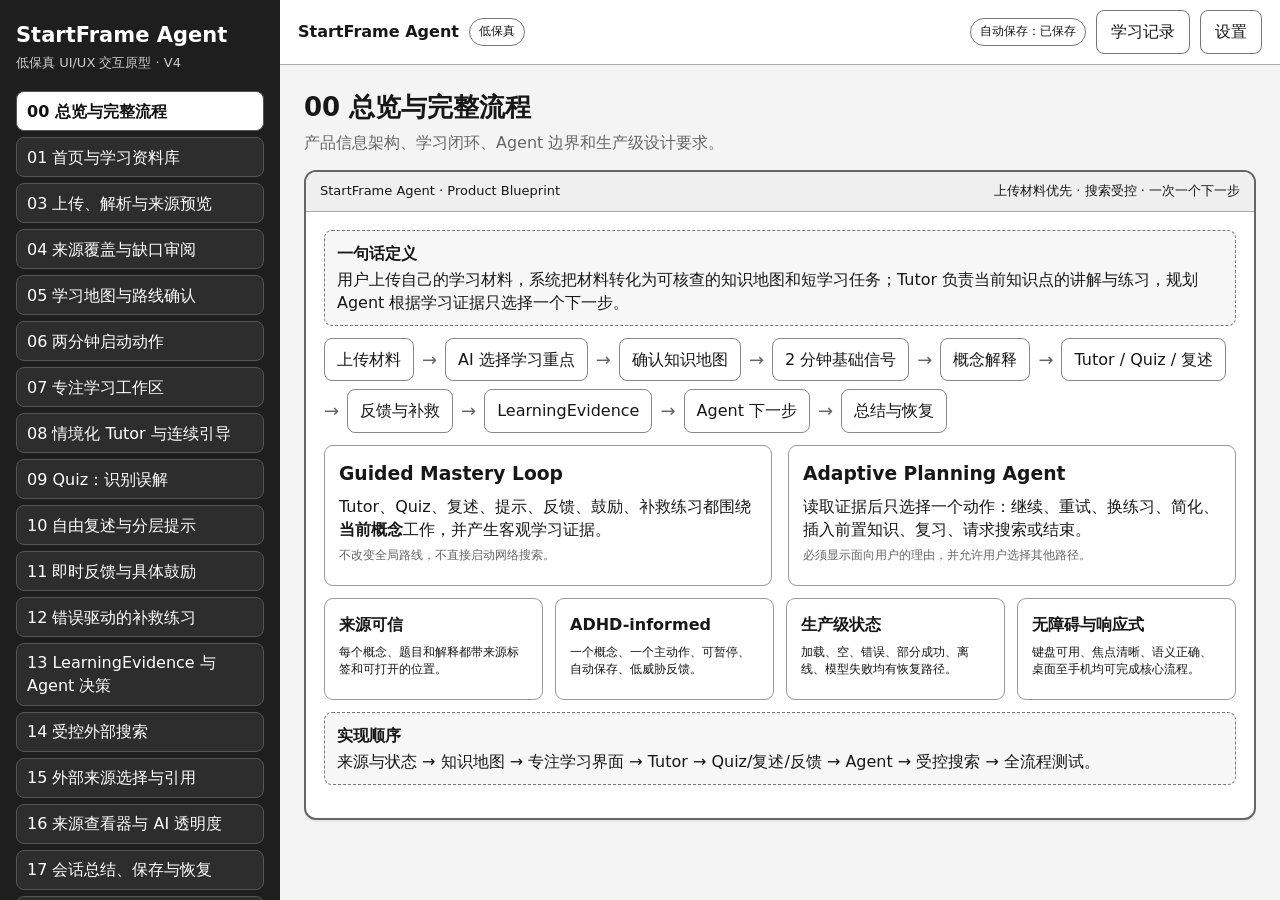
==== commit 71cd1ad9: "refine material-first learning flow" ====
--- a/prototype/startframe_lowfi_prototype.html
+++ b/prototype/startframe_lowfi_prototype.html
@@ -92,7 +92,7 @@
   </aside>
   <main class="workspace">
     <header class="topbar">
-      <div class="left"><strong>StartFrame Agent</strong><span class="badge">低保真</span><span class="badge">Demo mode</span></div>
+      <div class="left"><strong>StartFrame Agent</strong><span class="badge">低保真</span></div>
       <div class="right"><span class="badge">自动保存：已保存</span><button class="ghost" data-go="history">学习记录</button><button class="ghost" data-go="settings">设置</button></div>
     </header>
     <div class="content">
@@ -102,7 +102,7 @@
         <div class="frame"><div class="frame-bar"><span>StartFrame Agent · Product Blueprint</span><span>上传材料优先 · 搜索受控 · 一次一个下一步</span></div><div class="frame-body stack">
           <div class="callout"><strong>一句话定义</strong>用户上传自己的学习材料，系统把材料转化为可核查的知识地图和短学习任务；Tutor 负责当前知识点的讲解与练习，规划 Agent 根据学习证据只选择一个下一步。</div>
           <div class="flow">
-            <span class="step">上传材料并新建会话</span><span class="arr">→</span><span class="step">设定目标</span><span class="arr">→</span><span class="step">解析来源</span><span class="arr">→</span><span class="step">确认学习地图</span><span class="arr">→</span><span class="step">2 分钟启动</span><span class="arr">→</span><span class="step">当前概念</span><span class="arr">→</span><span class="step">Tutor / Quiz / 复述</span><span class="arr">→</span><span class="step">反馈与补救</span><span class="arr">→</span><span class="step">LearningEvidence</span><span class="arr">→</span><span class="step">Agent 下一步</span><span class="arr">→</span><span class="step">总结与恢复</span>
+            <span class="step">上传材料</span><span class="arr">→</span><span class="step">AI 选择学习重点</span><span class="arr">→</span><span class="step">确认知识地图</span><span class="arr">→</span><span class="step">2 分钟基础信号</span><span class="arr">→</span><span class="step">概念解释</span><span class="arr">→</span><span class="step">Tutor / Quiz / 复述</span><span class="arr">→</span><span class="step">反馈与补救</span><span class="arr">→</span><span class="step">LearningEvidence</span><span class="arr">→</span><span class="step">Agent 下一步</span><span class="arr">→</span><span class="step">总结与恢复</span>
           </div>
           <div class="grid-2">
             <div class="card"><h3>Guided Mastery Loop</h3><p>Tutor、Quiz、复述、提示、反馈、鼓励、补救练习都围绕<strong>当前概念</strong>工作，并产生客观学习证据。</p><p class="small muted">不改变全局路线，不直接启动网络搜索。</p></div>
@@ -122,57 +122,34 @@
         <div class="screen-head"><div><h2>01 首页与学习资料库</h2><p>上传材料是主入口；历史学习会话和继续学习始终可见。</p></div></div>
         <div class="frame"><div class="frame-bar"><span>StartFrame Agent</span><span>资料库　学习记录　设置　帮助</span></div><div class="frame-body stack">
           <div class="grid-2">
-            <div class="card stack"><h3>把已有材料变成可以开始的学习过程</h3><p class="muted">上传课程讲义、论文或笔记。系统先建立来源可核查的知识地图，再带你完成一个短学习闭环。</p><div class="row"><button class="primary" data-go="setup">上传材料并新建会话</button><button data-go="history">继续上次学习</button></div><div class="callout"><strong>ADHD-informed</strong>不会先展示一长串任务。系统首先给出一个 1–2 分钟可完成的动作。</div></div>
-            <div class="grid-2">
-              <div class="choice"><span class="icon">▣</span><strong>上传 PDF / MD / TXT</strong><span class="small muted">主入口 · 基于你的材料学习</span></div>
-              <div class="choice"><span class="icon">✎</span><strong>仅输入学习主题</strong><span class="small muted">备用模式 · 明确标注为 AI 生成</span></div>
-            </div>
+            <div class="card stack"><h3>把已有材料变成可以开始的学习过程</h3><p class="muted">上传课程讲义、论文或笔记。AI 从材料选择学习重点并建立来源可核查的知识地图，不要求先填写设置表单。</p><div class="row"><button class="primary" data-go="upload">上传材料并新建会话</button><button data-go="history">继续上次学习</button></div><div class="callout"><strong>ADHD-informed</strong>不会先展示一长串任务。系统首先给出一个 1–2 分钟可完成的动作。</div></div>
+            <div class="choice"><span class="icon">▣</span><strong>上传 PDF / MD / TXT</strong><span class="small muted">唯一入口 · 基于你的材料学习</span></div>
           </div>
           <div><h3>最近会话</h3><div class="grid-3" style="grid-template-columns:repeat(3,1fr)">
             <div class="card"><strong>Transformer 基础</strong><p class="small">进度 3/6 · 下一步：位置编码</p><button data-go="focus">继续</button></div>
             <div class="card"><strong>正则化方法</strong><p class="small">进度 1/5 · 下一步：区分 L1 与 L2</p><button data-go="summary">查看总结</button></div>
-            <div class="card"><strong>新会话</strong><p class="small">上传材料并设定本次目标</p><button data-go="setup">开始新会话</button></div>
+            <div class="card"><strong>新会话</strong><p class="small">上传材料，由 AI 生成学习重点和路线</p><button data-go="upload">开始新会话</button></div>
           </div></div>
-          <div class="annotation">生产要求：不要把“仅输入主题”与“上传材料”做成同等强度；首页必须显示数据保存与删除入口。</div>
-        </div></div>
-      </section>
-
-      <section class="screen" id="setup" data-title="02 新建会话：目标与偏好">
-        <div class="screen-head"><div><h2>02 新建会话：目标与偏好</h2><p>收集最少但足够的信息，用于控制学习范围和支持方式。</p></div></div>
-        <div class="frame"><div class="frame-bar"><span>步骤 1/4 · 设定本次学习</span><span>草稿自动保存</span></div><div class="frame-body">
-          <div class="grid-2">
-            <div class="stack">
-              <label>本次学习目标<input value="理解 Transformer 中 self-attention 的作用和基本流程" /></label>
-              <div class="grid-2"><label>已有基础<select><option>几乎不了解</option><option selected>知道基础机器学习</option><option>已经学过一遍</option></select></label><label>本次可用时间<select><option>10 分钟</option><option selected>25 分钟</option><option>45 分钟</option></select></label></div>
-              <div class="grid-2"><label>当前精力<select><option>低</option><option selected>中等</option><option>高</option></select></label><label>学习语言<select><option selected>简体中文</option><option>English</option></select></label></div>
-              <label>你最想解决的问题（可选）<textarea>我经常看完就忘，而且不知道应该先学什么。</textarea></label>
-            </div>
-            <div class="stack">
-              <div class="card"><h3>支持偏好</h3><label class="row"><input type="checkbox" checked style="width:auto;min-height:auto"> 先直接解释，不默认使用比喻</label><label class="row"><input type="checkbox" checked style="width:auto;min-height:auto"> 专业术语单独解释</label><label class="row"><input type="checkbox" checked style="width:auto;min-height:auto"> 用更短的步骤推进</label><label class="row"><input type="checkbox" style="width:auto;min-height:auto"> 显示倒计时</label><label class="row"><input type="checkbox" checked style="width:auto;min-height:auto"> 允许随时暂停且不记为失败</label></div>
-              <div class="card"><h3>外部搜索权限</h3><label class="row"><input type="checkbox" checked style="width:auto;min-height:auto"> 材料明确不足时，可以建议搜索</label><p class="small muted">即使开启，系统仍会在每次搜索前展示缺口和原因，由你确认。</p></div>
-              <div class="callout"><strong>你下一步只需要做什么？</strong>继续后上传材料。系统不会要求你先完成完整学习计划。</div>
-            </div>
-          </div>
-          <div class="row between" style="margin-top:18px"><button data-go="landing">返回</button><button class="primary" data-go="upload">继续上传材料</button></div>
+          <div class="annotation">生产要求：上传或粘贴材料是唯一入口；数据保存与删除入口收进设置，不占据首页主任务。</div>
         </div></div>
       </section>
 
       <section class="screen" id="upload" data-title="03 上传、解析与来源预览">
         <div class="screen-head"><div><h2>03 上传、解析与来源预览</h2><p>显示真实解析状态、部分成功和可恢复错误；不把“正在处理”伪装成完成。</p></div></div>
-        <div class="frame"><div class="frame-bar"><span>步骤 2/4 · 添加学习材料</span><span>支持 PDF、Markdown、TXT、粘贴文本</span></div><div class="frame-body stack">
+        <div class="frame"><div class="frame-bar"><span>步骤 1/3 · 添加学习材料</span><span>支持 PDF、Markdown、TXT、粘贴文本</span></div><div class="frame-body stack">
           <div class="callout"><strong>拖放文件或点击选择</strong><span class="small">支持 PDF、Markdown、TXT；最多 5 个文件，单文件最多 20 MB。扫描 PDF 无可提取文字时要明确提示，不得伪造页码。</span><div class="row" style="margin-top:8px"><button>选择文件</button><button>粘贴文本</button></div></div>
           <div class="grid-3">
             <div class="stack"><h3>文件</h3><div class="file"><div><strong>transformer_notes.md</strong><div class="small muted">25 行 · 解析完成</div></div><span aria-label="成功">✓</span></div><div class="file"><div><strong>matrix_prerequisite.md</strong><div class="small muted">13 行 · 解析完成</div></div><span aria-label="成功">✓</span></div><div class="file"><div><strong>scanned_appendix.pdf</strong><div class="small">无法提取文字</div><button class="small">重试或移除</button></div><span aria-label="错误">!</span></div><button>＋ 添加文件</button></div>
             <div class="card tree"><h3>识别到的结构</h3><ul><li>第 1 章 Transformer 概览<ul><li>1.1 序列建模问题</li><li>1.2 Encoder 与 Decoder</li></ul></li><li>第 2 章 Self-attention<ul><li>2.1 Query、Key、Value</li><li>2.2 Attention score</li><li>2.3 Weighted sum</li></ul></li><li>第 3 章 位置编码</li></ul><p class="small muted">点击标题可定位原文；用户可以取消勾选不想纳入学习的章节。</p></div>
             <div class="card"><h3>来源片段</h3><p><strong>transformer_notes.md</strong></p><p class="small">2. Self-attention · 第 7–13 行</p><div class="callout small">Self-attention 先比较同一序列中的位置，再按相关程度汇总 value 信息。</div><div class="row"><button>上一处</button><button>下一处</button></div><p><span class="source-label source-uploaded">用户上传材料</span></p></div>
           </div>
-          <div class="row between"><button data-go="setup">返回</button><div class="row"><button>保存稍后继续</button><button class="primary" data-go="source-review">审阅来源覆盖</button></div></div>
+          <div class="row between"><button data-go="landing">返回</button><div class="row"><button>保存稍后继续</button><button class="primary" data-go="path">由 AI 生成学习重点与路线</button></div></div>
         </div></div>
       </section>
 
       <section class="screen" id="source-review" data-title="04 来源覆盖与缺口审阅">
         <div class="screen-head"><div><h2>04 来源覆盖与缺口审阅</h2><p>在生成路径之前，先让用户知道材料覆盖了什么、缺什么。</p></div></div>
-        <div class="frame"><div class="frame-bar"><span>步骤 3/4 · 来源覆盖</span><span>尚未搜索互联网</span></div><div class="frame-body stack">
+        <div class="frame"><div class="frame-bar"><span>可选审阅 · 来源覆盖</span><span>尚未搜索互联网</span></div><div class="frame-body stack">
           <div class="grid-2">
             <div class="card"><h3>材料已覆盖</h3><div class="concept-list"><div class="concept done">Transformer 的整体目标</div><div class="concept done">Self-attention 基本流程</div><div class="concept done">Query、Key、Value</div><div class="concept done">Scaled dot-product attention</div><div class="concept done">位置编码</div></div></div>
             <div class="card"><h3>材料可能缺少</h3><div class="concept-list"><div class="concept">矩阵乘法直观理解 <span class="badge">前置知识</span></div><div class="concept">为什么除以 √d<sub>k</sub> <span class="badge">解释较少</span></div></div><p class="small muted">缺口只是候选，不代表必须搜索。Agent 会先看用户表现，再决定是否需要补充。</p></div>
@@ -184,10 +161,10 @@
 
       <section class="screen" id="path" data-title="05 学习地图与路线确认">
         <div class="screen-head"><div><h2>05 学习地图与路线确认</h2><p>知识地图表达依赖关系；路线表达这次实际要走的顺序，两者不能混为一谈。</p></div></div>
-        <div class="frame"><div class="frame-bar"><span>步骤 4/4 · 确认本次路线</span><span>预计 25 分钟 · 3 个概念</span></div><div class="frame-body">
+        <div class="frame"><div class="frame-bar"><span>步骤 2/3 · 确认知识地图</span><span>AI 已从材料选择重点</span></div><div class="frame-body">
           <div class="grid-2">
             <div class="card node-map"><div class="node">Transformer 目标</div><div class="arrow">↓</div><div class="node current">Self-attention</div><div class="arrow">↓</div><div class="node">Q / K / V</div><div class="arrow">↓</div><div class="node-row"><div class="node">Scaled dot-product</div><div class="node">位置信息</div></div></div>
-            <div class="stack"><div class="card"><h3>本次推荐路线</h3><ol><li><strong>Self-attention 的作用</strong> · 7 分钟</li><li><strong>Q / K / V</strong> · 8 分钟</li><li><strong>Scaled dot-product attention</strong> · 7 分钟</li></ol><p class="small muted">位置信息保留在完整地图；剩余 3 分钟用于总结和保存下次启动动作。</p></div><div class="card"><h3>第一个 1–2 分钟动作</h3><p><strong>写一句你目前认为 self-attention 是什么。</strong></p><p class="small">完成条件：写出一句可检查的回答，不要求正确。</p></div><div class="card"><h3>可调整项</h3><div class="row"><button>减少概念</button><button>调整重点</button><button>改为 10 分钟</button></div></div></div>
+            <div class="stack"><div class="card"><h3>AI 选择的学习重点</h3><p><strong>Transformer attention foundations</strong></p><p class="small muted">来自已上传材料；不会凭材料声称知道用户已有水平。</p></div><div class="card"><h3>本次推荐路线</h3><ol><li><strong>Self-attention 的作用</strong> · 7 分钟</li><li><strong>Q / K / V</strong> · 8 分钟</li><li><strong>Scaled dot-product attention</strong> · 7 分钟</li></ol></div><div class="card"><h3>第一个 1–2 分钟动作</h3><p><strong>写一句你目前认为 self-attention 是什么。</strong></p><p class="small">完成条件：写出一句可检查的回答，不要求正确。</p></div><div class="card"><h3>可调整项</h3><div class="row"><button>缩短一项</button><button>恢复完整路线</button></div></div></div>
           </div>
           <div class="row between" style="margin-top:16px"><button data-go="source-review">返回</button><button class="primary" data-go="start-action">确认并开始</button></div>
         </div></div>
@@ -299,14 +276,14 @@
           <div class="file"><div><strong>Transformer 基础</strong><p class="small">最后学习：今天 · 进度 2/5 · 2 个来源</p></div><div class="row"><button data-go="focus">继续</button><button data-go="summary">总结</button><button>更多</button></div></div>
           <div class="file"><div><strong>正则化方法</strong><p class="small">最后学习：昨天 · 已结束 · 1 个来源</p></div><div class="row"><button data-go="summary">查看</button><button>复制为新会话</button><button>更多</button></div></div>
           <div class="callout"><strong>删除确认</strong>删除会话时必须说明会删除哪些学习记录和上传文件；提供取消，不使用模糊文案。</div>
-          <div class="row between"><button data-go="landing">返回首页</button><button class="primary" data-go="setup">新建会话</button></div>
+          <div class="row between"><button data-go="landing">返回首页</button><button class="primary" data-go="upload">上传材料并新建会话</button></div>
         </div></div>
       </section>
 
       <section class="screen" id="settings" data-title="19 设置、隐私与数据控制">
         <div class="screen-head"><div><h2>19 设置、隐私与数据控制</h2><p>生产级产品必须让用户理解数据、搜索权限和 AI 行为。</p></div></div>
         <div class="frame"><div class="frame-bar"><span>设置</span><span>保存状态：已保存</span></div><div class="frame-body grid-2">
-          <div class="stack"><div class="card"><h3>学习体验</h3><label class="row"><input type="checkbox" checked style="width:auto;min-height:auto"> 一屏一个概念</label><label class="row"><input type="checkbox" checked style="width:auto;min-height:auto"> 反馈先显示已掌握内容</label><label class="row"><input type="checkbox" style="width:auto;min-height:auto"> 默认显示倒计时</label><label>默认语言<select><option>简体中文</option></select></label></div><div class="card"><h3>无障碍</h3><label class="row"><input type="checkbox" checked style="width:auto;min-height:auto"> 减少动画</label><label class="row"><input type="checkbox" style="width:auto;min-height:auto"> 更大字号</label><label class="row"><input type="checkbox" checked style="width:auto;min-height:auto"> 键盘焦点高亮</label></div></div>
+          <div class="stack"><div class="card"><h3>学习体验</h3><label class="row"><input type="checkbox" checked style="width:auto;min-height:auto"> 一屏一个概念</label><label class="row"><input type="checkbox" checked style="width:auto;min-height:auto"> 反馈先显示已掌握内容</label><label class="row"><input type="checkbox" style="width:auto;min-height:auto"> 默认显示倒计时</label><p class="small muted">产品界面固定使用 English。</p></div><div class="card"><h3>无障碍</h3><label class="row"><input type="checkbox" checked style="width:auto;min-height:auto"> 减少动画</label><label class="row"><input type="checkbox" style="width:auto;min-height:auto"> 更大字号</label><label class="row"><input type="checkbox" checked style="width:auto;min-height:auto"> 键盘焦点高亮</label></div></div>
           <div class="stack"><div class="card"><h3>外部搜索</h3><label class="row"><input type="checkbox" checked style="width:auto;min-height:auto"> 允许系统建议搜索</label><label class="row"><input type="checkbox" checked style="width:auto;min-height:auto"> 每次搜索前都确认</label></div><div class="card"><h3>数据控制</h3><button>下载我的学习数据</button><button class="danger">删除全部上传材料</button><button class="danger">删除全部数据</button><p class="small muted">删除操作应二次确认，并明确是否可恢复。</p></div><div class="card"><h3>AI 透明度</h3><p class="small">查看模型输出来源标签、Agent 决策记录和搜索记录。</p><button>查看 AI 活动记录</button></div></div>
         </div></div>
       </section>
@@ -317,7 +294,7 @@
           <div class="state-card"><h3>加载与后台继续</h3><div class="skeleton"><span></span><span></span><span></span></div><p class="small">正在提取第 12/48 页。你的其他进度已保存。</p><div class="row"><button>取消解析</button><button class="primary">转到后台继续</button></div></div>
           <div class="state-card"><h3>空状态</h3><p>尚未上传材料。</p><button class="primary" data-go="upload">添加第一个文件</button><p class="small">空状态必须包含下一步，不只是空白。</p></div>
           <div class="state-card"><h3>部分成功</h3><p>2 个文件解析成功，1 个扫描 PDF 无法读取。</p><div class="row"><button>查看问题</button><button class="primary">继续使用成功文件</button></div></div>
-          <div class="state-card"><h3>模型输出无效</h3><p>系统未能生成符合结构的学习地图。上传材料仍已保存。</p><div class="row"><button class="primary">重新生成地图</button><button>切换到明确标记的 Demo mode</button></div><p class="small">切换模式后必须持续显示 Demo 标签；不得把原始 JSON 错误暴露给普通用户。</p></div>
+          <div class="state-card"><h3>模型输出无效</h3><p>系统未能生成符合结构的学习地图。上传材料仍已保存。</p><button class="primary">重新生成并验证地图</button><p class="small">不得把原始 JSON 错误、运行模式或测试控制暴露给普通用户。</p></div>
           <div class="state-card"><h3>网络或搜索失败</h3><p>外部搜索暂时不可用。你的学习进度已保存。</p><div class="row"><button data-go="focus">基于现有材料继续</button><button>稍后重试</button></div></div>
           <div class="state-card"><h3>离线与自动保存</h3><p>当前离线。新回答先保存在本地，恢复网络后同步。</p><button class="primary">查看待同步项目</button></div>
           <div class="state-card"><h3>保存失败</h3><p>回答暂时无法保存到服务器。本地草稿仍在。</p><div class="row"><button>导出草稿</button><button class="primary">重新保存</button></div></div>
@@ -326,8 +303,8 @@
           <div class="state-card"><h3>提交失败与重试</h3><p>练习尚未提交；你的答案和提示深度已保存。</p><button class="primary">重新提交答案</button></div>
           <div class="state-card"><h3>删除失败</h3><p>删除未完成，材料和会话仍然保留。</p><div class="row"><button>取消</button><button class="primary">重试删除</button></div></div>
           <div class="state-card"><h3>恢复成功</h3><p>已恢复 Self-attention、复述草稿、1/3 级提示和剩余时间。</p><button class="primary" data-go="recall">返回未完成复述</button></div>
-          <div class="state-card"><h3>表单错误</h3><p><strong>需要补充 1 项：</strong>请填写本次学习目标。</p><button class="primary" data-go="setup">返回目标字段</button></div>
-          <div class="state-card"><h3>无历史会话</h3><p>这里还没有学习记录。</p><button class="primary" data-go="setup">上传材料并新建会话</button></div>
+          <div class="state-card"><h3>材料未就绪</h3><p>还没有可读材料，无法生成学习路线。</p><button class="primary" data-go="upload">返回上传材料</button></div>
+          <div class="state-card"><h3>无历史会话</h3><p>这里还没有学习记录。</p><button class="primary" data-go="upload">上传材料并新建会话</button></div>
           <div class="state-card"><h3>搜索无结果</h3><p>没有找到能可靠填补当前缺口的公开来源。</p><button class="primary" data-go="focus">基于现有材料继续</button></div>
           <div class="state-card"><h3>来源引用无效</h3><p>生成内容引用了不存在的位置，因此没有显示。原材料仍可使用。</p><button class="primary">重新生成并验证引用</button></div>
           <div class="state-card"><h3>正在重试</h3><p>正在重新解析 scanned_appendix.pdf（第 1/1 次）。</p><button class="primary">停止重试</button></div>
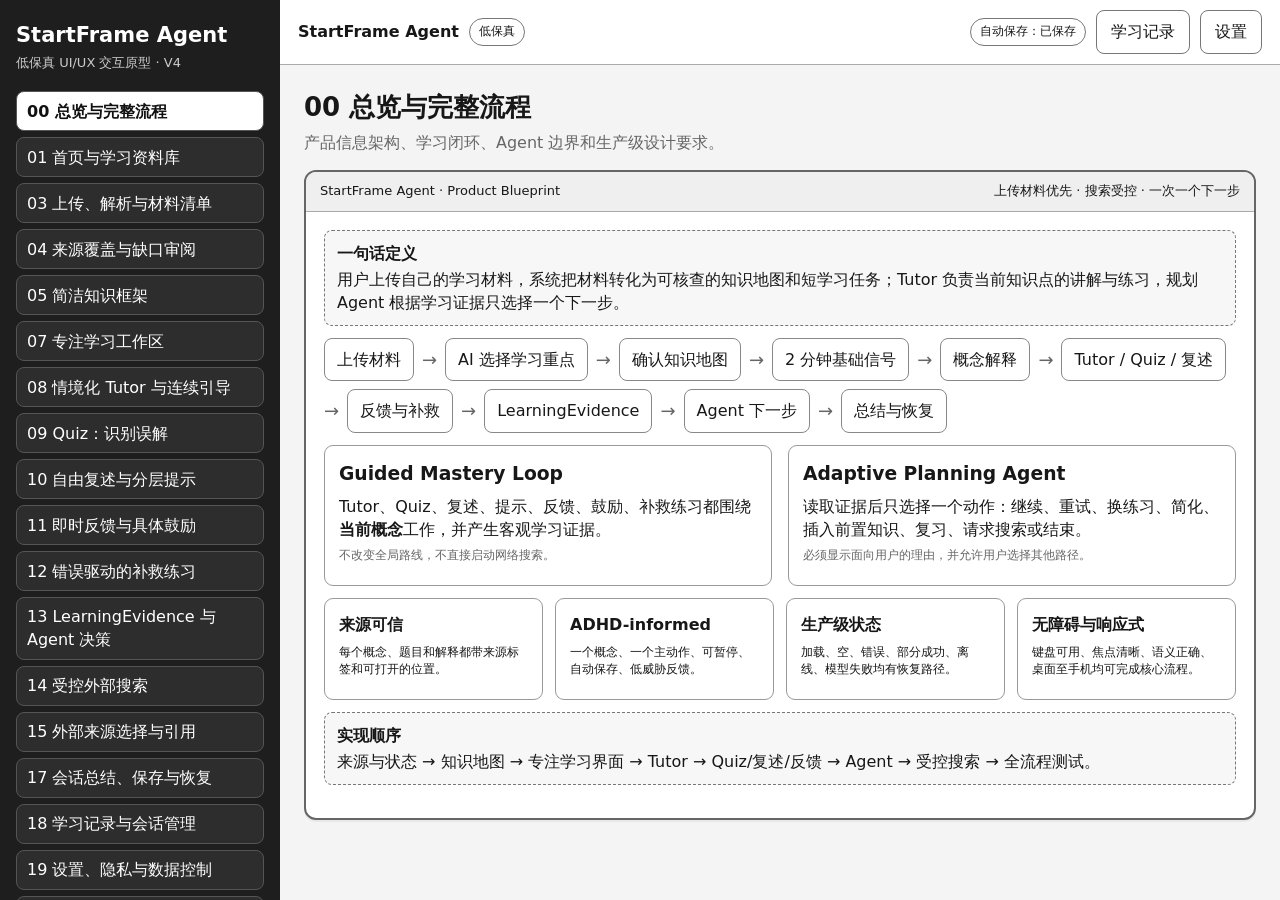
==== commit 4b69ad0a: "Simplify learning flow around concept explanations" ====
--- a/prototype/startframe_lowfi_prototype.html
+++ b/prototype/startframe_lowfi_prototype.html
@@ -122,7 +122,7 @@
         <div class="screen-head"><div><h2>01 首页与学习资料库</h2><p>上传材料是主入口；历史学习会话和继续学习始终可见。</p></div></div>
         <div class="frame"><div class="frame-bar"><span>StartFrame Agent</span><span>资料库　学习记录　设置　帮助</span></div><div class="frame-body stack">
           <div class="grid-2">
-            <div class="card stack"><h3>把已有材料变成可以开始的学习过程</h3><p class="muted">上传课程讲义、论文或笔记。AI 从材料选择学习重点并建立来源可核查的知识地图，不要求先填写设置表单。</p><div class="row"><button class="primary" data-go="upload">上传材料并新建会话</button><button data-go="history">继续上次学习</button></div><div class="callout"><strong>ADHD-informed</strong>不会先展示一长串任务。系统首先给出一个 1–2 分钟可完成的动作。</div></div>
+            <div class="card stack"><h3>更快开始，建立真正的理解，并把学习完成</h3><p class="muted">上传课程讲义、论文或笔记。AI 建立知识体系，从一个低阻力动作开始，一次教会并检验一个概念。首发聚焦 AI 与技术学习，但方法适用于有清晰文字材料的其他学科。</p><div class="row"><button class="primary" data-go="upload">上传材料并开始学习</button><button data-go="history">继续上次学习</button></div><div class="callout"><strong>专注友好</strong>不会先展示一长串任务。系统始终提供一个清晰的下一步，允许暂停且不惩罚中断。</div></div>
             <div class="choice"><span class="icon">▣</span><strong>上传 PDF / MD / TXT</strong><span class="small muted">唯一入口 · 基于你的材料学习</span></div>
           </div>
           <div><h3>最近会话</h3><div class="grid-3" style="grid-template-columns:repeat(3,1fr)">
@@ -134,15 +134,11 @@
         </div></div>
       </section>
 
-      <section class="screen" id="upload" data-title="03 上传、解析与来源预览">
-        <div class="screen-head"><div><h2>03 上传、解析与来源预览</h2><p>显示真实解析状态、部分成功和可恢复错误；不把“正在处理”伪装成完成。</p></div></div>
+      <section class="screen" id="upload" data-title="03 上传、解析与材料清单">
+        <div class="screen-head"><div><h2>03 上传、解析与材料清单</h2><p>只显示真实解析状态、部分成功和可恢复错误，不在上传区展开大块原文预览。</p></div></div>
         <div class="frame"><div class="frame-bar"><span>步骤 1/3 · 添加学习材料</span><span>支持 PDF、Markdown、TXT、粘贴文本</span></div><div class="frame-body stack">
           <div class="callout"><strong>拖放文件或点击选择</strong><span class="small">支持 PDF、Markdown、TXT；最多 5 个文件，单文件最多 20 MB。扫描 PDF 无可提取文字时要明确提示，不得伪造页码。</span><div class="row" style="margin-top:8px"><button>选择文件</button><button>粘贴文本</button></div></div>
-          <div class="grid-3">
-            <div class="stack"><h3>文件</h3><div class="file"><div><strong>transformer_notes.md</strong><div class="small muted">25 行 · 解析完成</div></div><span aria-label="成功">✓</span></div><div class="file"><div><strong>matrix_prerequisite.md</strong><div class="small muted">13 行 · 解析完成</div></div><span aria-label="成功">✓</span></div><div class="file"><div><strong>scanned_appendix.pdf</strong><div class="small">无法提取文字</div><button class="small">重试或移除</button></div><span aria-label="错误">!</span></div><button>＋ 添加文件</button></div>
-            <div class="card tree"><h3>识别到的结构</h3><ul><li>第 1 章 Transformer 概览<ul><li>1.1 序列建模问题</li><li>1.2 Encoder 与 Decoder</li></ul></li><li>第 2 章 Self-attention<ul><li>2.1 Query、Key、Value</li><li>2.2 Attention score</li><li>2.3 Weighted sum</li></ul></li><li>第 3 章 位置编码</li></ul><p class="small muted">点击标题可定位原文；用户可以取消勾选不想纳入学习的章节。</p></div>
-            <div class="card"><h3>来源片段</h3><p><strong>transformer_notes.md</strong></p><p class="small">2. Self-attention · 第 7–13 行</p><div class="callout small">Self-attention 先比较同一序列中的位置，再按相关程度汇总 value 信息。</div><div class="row"><button>上一处</button><button>下一处</button></div><p><span class="source-label source-uploaded">用户上传材料</span></p></div>
-          </div>
+          <div class="stack"><h3>本次学习材料</h3><div class="file"><div><strong>transformer_notes.md</strong><div class="small muted">25 行 · 解析完成</div></div><span aria-label="成功">✓</span></div><div class="file"><div><strong>matrix_prerequisite.md</strong><div class="small muted">13 行 · 解析完成</div></div><span aria-label="成功">✓</span></div><div class="file"><div><strong>scanned_appendix.pdf</strong><div class="small">无法提取文字</div><button class="small">重试或移除</button></div><span aria-label="错误">!</span></div><button>＋ 添加文件</button></div>
           <div class="row between"><button data-go="landing">返回</button><div class="row"><button>保存稍后继续</button><button class="primary" data-go="path">由 AI 生成学习重点与路线</button></div></div>
         </div></div>
       </section>
@@ -159,21 +155,11 @@
         </div></div>
       </section>
 
-      <section class="screen" id="path" data-title="05 学习地图与路线确认">
-        <div class="screen-head"><div><h2>05 学习地图与路线确认</h2><p>知识地图表达依赖关系；路线表达这次实际要走的顺序，两者不能混为一谈。</p></div></div>
-        <div class="frame"><div class="frame-bar"><span>步骤 2/3 · 确认知识地图</span><span>AI 已从材料选择重点</span></div><div class="frame-body">
-          <div class="grid-2">
-            <div class="card node-map"><div class="node">Transformer 目标</div><div class="arrow">↓</div><div class="node current">Self-attention</div><div class="arrow">↓</div><div class="node">Q / K / V</div><div class="arrow">↓</div><div class="node-row"><div class="node">Scaled dot-product</div><div class="node">位置信息</div></div></div>
-            <div class="stack"><div class="card"><h3>AI 选择的学习重点</h3><p><strong>Transformer attention foundations</strong></p><p class="small muted">来自已上传材料；不会凭材料声称知道用户已有水平。</p></div><div class="card"><h3>本次推荐路线</h3><ol><li><strong>Self-attention 的作用</strong> · 7 分钟</li><li><strong>Q / K / V</strong> · 8 分钟</li><li><strong>Scaled dot-product attention</strong> · 7 分钟</li></ol></div><div class="card"><h3>第一个 1–2 分钟动作</h3><p><strong>写一句你目前认为 self-attention 是什么。</strong></p><p class="small">完成条件：写出一句可检查的回答，不要求正确。</p></div><div class="card"><h3>可调整项</h3><div class="row"><button>缩短一项</button><button>恢复完整路线</button></div></div></div>
-          </div>
-          <div class="row between" style="margin-top:16px"><button data-go="source-review">返回</button><button class="primary" data-go="start-action">确认并开始</button></div>
-        </div></div>
-      </section>
-
-      <section class="screen" id="start-action" data-title="06 两分钟启动动作">
-        <div class="screen-head"><div><h2>06 两分钟启动动作</h2><p>进入内容前只展示一个可执行动作，降低启动成本。</p></div></div>
-        <div class="frame"><div class="frame-bar"><span>本次会话已开始</span><button>暂停并保存</button></div><div class="frame-body" style="display:grid;place-items:center;min-height:620px">
-          <div class="card stack" style="max-width:720px;width:100%;padding:28px"><span class="badge">启动动作 · 约 90 秒</span><h2 style="margin:0">不用查资料，写一句你现在认为 self-attention 是什么。</h2><p class="muted">不要求正确。你的回答只用于确定从哪里开始。</p><textarea aria-label="启动动作回答" placeholder="我认为 self-attention 是……"></textarea><div class="row between"><button>先暂停</button><button class="primary" data-go="focus">完成，进入第一个概念</button></div><div class="callout small"><strong>完成条件</strong>输入一句可检查的回答。系统不会因为错误扣分，也不会显示红叉。</div></div>
+      <section class="screen" id="path" data-title="05 简洁知识框架">
+        <div class="screen-head"><div><h2>05 简洁知识框架</h2><p>只展示概念顺序、定义和依赖，不用多张卡片要求用户再做路线决策。</p></div></div>
+        <div class="frame"><div class="frame-bar"><span>从基础到应用</span><span>AI 已从材料生成</span></div><div class="frame-body">
+          <div class="card node-map"><div class="node current">Transformer 目标<br><span class="small muted">为什么需要 attention</span></div><div class="arrow">↓</div><div class="node">Self-attention<br><span class="small muted">比较相关性并汇总信息</span></div><div class="arrow">↓</div><div class="node">Q / K / V<br><span class="small muted">完成比较与信息传递</span></div><div class="arrow">↓</div><div class="node-row"><div class="node">Scaled dot-product</div><div class="node">位置信息</div></div></div>
+          <div class="row between" style="margin-top:16px"><button data-go="source-review">返回</button><button class="primary" data-go="focus">Start learning the first concept</button></div>
         </div></div>
       </section>
 
@@ -181,8 +167,8 @@
         <div class="screen-head"><div><h2>07 专注学习工作区</h2><p>桌面端三栏；中间始终只有一个当前概念和一个主推荐动作。</p></div></div>
         <div class="frame"><div class="frame-bar"><span>Transformer 基础　›　Self-attention</span><span>已保存 · <button>暂停并保存</button></span></div><div class="frame-body grid-3">
           <aside class="card"><h3>知识地图</h3><div class="concept-list"><div class="concept done">已完成：Transformer 目标</div><div class="concept active">当前：Self-attention</div><div class="concept">可进入：Q / K / V</div><div class="concept locked">锁定：Scaled dot-product</div><div class="concept locked">锁定：位置信息</div></div><p class="small muted">进度 1/5</p><button data-go="path">查看完整地图</button></aside>
-          <main class="stack"><div><span class="badge">当前概念 2/5</span><h2>Self-attention</h2><p><strong>它在整体中的作用：</strong>让序列中的每个位置根据与其他位置的关系，选择并汇总相关信息。</p></div><div class="card"><h3>简练解释</h3><p>Self-attention 先比较当前位置与其他位置的相关程度，再按照这些相关程度汇总信息。这样，每个位置都能形成包含上下文的新表示。</p><p><span class="source-label source-uploaded">用户上传材料</span> transformer_notes.md · 2. Self-attention · 第 7–13 行</p><button data-go="source-viewer">打开原文位置</button></div><div class="primary-action"><span class="badge">推荐下一步 · 约 2 分钟</span><h3>先让 Tutor 检查你对“相关程度”的理解</h3><button class="primary" data-go="tutor">打开 Tutor</button></div><div class="quick-actions"><button data-go="quiz">开始 Quiz</button><button data-go="recall">自由复述</button><button data-go="tutor">解释简单一点</button><button data-go="source-viewer">查看来源</button></div></main>
-          <aside class="card session-rail"><h3>会话状态</h3><p>当前用时：06:18</p><p>剩余时间：18:42</p><label class="row"><input type="checkbox" style="width:auto;min-height:auto"> 隐藏时间显示</label><div class="progress"><span style="width:28%"></span></div><p class="small">本概念进度 28%</p><hr><h4>最近信号</h4><p class="small">启动回答提到“关注其他词”，但未提到信息汇总。</p><hr><button>保存并退出</button><button class="danger">删除本次会话</button></aside>
+          <main class="stack"><div><span class="badge">当前概念 1/5</span><h2>Transformer 目标</h2><p><strong>它在整体中的作用：</strong>先理解为什么序列中不同位置需要直接交换相关信息。</p></div><div class="card stack"><span class="badge">先学这个概念</span><h3>是什么</h3><p>Transformer 为序列中的每个位置建立包含上下文的表示，而不是只依赖一步步传递信息。</p><h3>如何工作</h3><ol><li>表示序列中的每个位置。</li><li>让不同位置直接交换相关信息。</li><li>形成后续层可以使用的上下文表示。</li></ol><h3>具体例子</h3><p>一个代词可能依赖前面隔了多个词的名词；Transformer 可以直接连接这两个位置。</p><details><summary>查看这段讲解的材料依据</summary><p class="small"><span class="source-label source-uploaded">用户上传材料</span> transformer_notes.md · 第 1–6 行</p></details></div><div class="primary-action"><span class="badge">有问题时</span><h3>与 Tutor 讨论当前概念</h3><button class="primary" data-go="tutor">向 Tutor 提问</button></div><div class="quick-actions"><button data-go="quiz">开始 Quiz</button><button data-go="recall">自由复述</button><button data-go="tutor">解释简单一点</button></div></main>
+          <aside class="card session-rail"><h3>会话状态</h3><p>当前用时：01:18</p><p>剩余时间：23:42</p><label class="row"><input type="checkbox" style="width:auto;min-height:auto"> 隐藏时间显示</label><div class="progress"><span style="width:8%"></span></div><p class="small">当前概念 1/5</p><hr><button>保存并退出</button></aside>
         </div></div>
       </section>
 
@@ -247,18 +233,10 @@
       <section class="screen" id="search-results" data-title="15 外部来源选择与引用">
         <div class="screen-head"><div><h2>15 外部来源选择与引用</h2><p>不展示无差别链接列表；显示少量候选、选择原因和填补的具体缺口。</p></div></div>
         <div class="frame"><div class="frame-bar"><span>找到 3 个候选来源</span><span><span class="source-label source-external">外部补充</span></span></div><div class="frame-body stack">
-          <div class="result selected"><div class="row between"><div><strong>MIT OpenCourseWare · Linear Algebra</strong><p class="small">官方课程 · 可公开访问 · 访问于 2026-07-20</p><p class="small">https://ocw.mit.edu/courses/18-06-linear-algebra-spring-2010/</p></div><span class="badge">推荐</span></div><p><strong>引用片段：</strong>点积把两个同维向量的对应分量相乘后求和，得到一个标量。</p><p><strong>选择原因：</strong>短范围即可解释向量点积和加权组合。</p><p><strong>填补缺口：</strong>帮助理解 attention score 与 weighted sum。</p><div class="row"><button data-go="source-viewer">预览来源</button><button class="primary" data-go="focus">使用该来源并插入前置任务</button></div></div>
+          <div class="result selected"><div class="row between"><div><strong>MIT OpenCourseWare · Linear Algebra</strong><p class="small">官方课程 · 可公开访问 · 访问于 2026-07-20</p><p class="small">https://ocw.mit.edu/courses/18-06-linear-algebra-spring-2010/</p></div><span class="badge">推荐</span></div><p><strong>引用片段：</strong>点积把两个同维向量的对应分量相乘后求和，得到一个标量。</p><p><strong>选择原因：</strong>短范围即可解释向量点积和加权组合。</p><p><strong>填补缺口：</strong>帮助理解 attention score 与 weighted sum。</p><div class="row"><button>在新标签打开</button><button class="primary" data-go="focus">使用该来源并插入前置任务</button></div></div>
           <div class="result"><strong>Stanford CS229 Notes</strong><p class="small">官方课程 · URL 与访问时间已记录；内容可靠，但范围更大、数学密度较高。</p><button>选择该来源</button></div>
           <div class="result"><strong>University short tutorial</strong><p class="small">大学教学资料 · URL 与访问时间已记录；解释较简洁，但引用位置不如第一项明确。</p><button>选择该来源</button></div>
           <div class="row between"><button data-go="focus">忽略外部来源，继续现有路线</button><button>重新搜索</button></div>
-        </div></div>
-      </section>
-
-      <section class="screen" id="source-viewer" data-title="16 来源查看器与 AI 透明度">
-        <div class="screen-head"><div><h2>16 来源查看器与 AI 透明度</h2><p>用户能够核查解释依据；来源位置错误时可以报告。</p></div></div>
-        <div class="frame"><div class="frame-bar"><span>来源查看器</span><button data-go="focus">关闭来源查看器</button></div><div class="frame-body grid-2">
-          <div class="card"><h3>transformer_notes.md</h3><p>2. Self-attention · 第 7–13 行</p><div class="callout" style="min-height:380px"><p class="small">[Markdown 片段预览]</p><p>Self-attention lets each position compare itself with other positions in the same sequence. It first computes how relevant other positions are, then uses those relevance scores to combine information from the corresponding value representations.</p></div><div class="row"><button>上一处</button><button>下一处</button><button>打开完整材料</button></div></div>
-          <div class="stack"><div class="card"><h3>这段内容用于什么？</h3><p>支持“相关程度之后需要对 values 进行加权汇总”的解释和 Quiz 正确答案。</p></div><div class="card"><h3>来源标签</h3><p><span class="source-label source-uploaded">用户上传材料</span>可定位到文件、标题和行号。</p><p><span class="source-label source-external">外部补充</span>显示网页标题、URL、访问时间、引用片段和选用原因。</p><p><span class="source-label source-ai">AI 补充解释</span>没有原文依据时明确说明，不显示虚假位置。</p></div><div class="row"><button>报告定位错误</button><button data-go="focus" class="primary">返回学习</button></div></div>
         </div></div>
       </section>
 
@@ -314,7 +292,7 @@
       <section class="screen" id="responsive" data-title="21 响应式与键盘交互">
         <div class="screen-head"><div><h2>21 响应式与键盘交互</h2><p>核心学习流程在手机上仍可完成；不是把桌面三栏简单缩小。</p></div></div>
         <div class="frame"><div class="frame-bar"><span>移动端示例 · 390px</span><span>WCAG 2.2 AA 目标</span></div><div class="frame-body grid-2">
-          <div class="mobile-shell"><div class="mobile-top"><strong>Self-attention</strong><div class="small">进度 2/5 · 已保存</div></div><div class="mobile-body stack"><span class="badge">当前概念</span><h2>Self-attention</h2><p>比较相关程度，再汇总相关信息。</p><div class="primary-action"><strong>推荐：让 Tutor 检查理解</strong><button class="primary" data-go="tutor">打开 Tutor</button></div><button data-go="quiz">Quiz</button><button data-go="recall">复述</button><button data-go="source-viewer">来源</button></div><nav class="mobile-bottom" aria-label="移动端会话导航"><button data-go="path">地图</button><button data-go="focus">学习</button><button data-go="tutor">Tutor</button><button data-go="settings">更多</button></nav></div>
+          <div class="mobile-shell"><div class="mobile-top"><strong>Self-attention</strong><div class="small">进度 2/5 · 已保存</div></div><div class="mobile-body stack"><span class="badge">当前概念</span><h2>Self-attention</h2><p>比较相关程度，再汇总相关信息。</p><details><summary>材料依据</summary><p class="small">transformer_notes.md · 第 7–13 行</p></details><div class="primary-action"><strong>推荐：让 Tutor 检查理解</strong><button class="primary" data-go="tutor">打开 Tutor</button></div><button data-go="quiz">Quiz</button><button data-go="recall">复述</button></div><nav class="mobile-bottom" aria-label="移动端会话导航"><button data-go="path">地图</button><button data-go="focus">学习</button><button data-go="tutor">Tutor</button><button data-go="settings">更多</button></nav></div>
           <div class="stack"><div class="card"><h3>响应式规则</h3><ul class="small"><li>≥1200px：知识地图 / 内容 / 会话三栏。</li><li>768–1199px：地图可折叠，内容主栏，Tutor 为抽屉。</li><li>&lt;768px：单栏；底部导航；所有活动全屏。</li><li>不要在窄屏固定侧栏或横向滚动关键内容。</li></ul></div><div class="card"><h3>键盘与焦点</h3><p class="small"><span class="kbd">Tab</span> 顺序符合视觉顺序；模态框内焦点受控；关闭后焦点返回触发按钮。</p><p class="small">所有主要操作都有可见焦点；不依赖悬停；不能只用颜色传达正确与错误。</p></div><div class="card"><h3>目标尺寸</h3><p class="small">规范最低遵循 WCAG 2.2 的 24×24 CSS px；本产品主按钮和常用触控目标默认至少 44×44。</p></div></div>
         </div></div>
       </section>
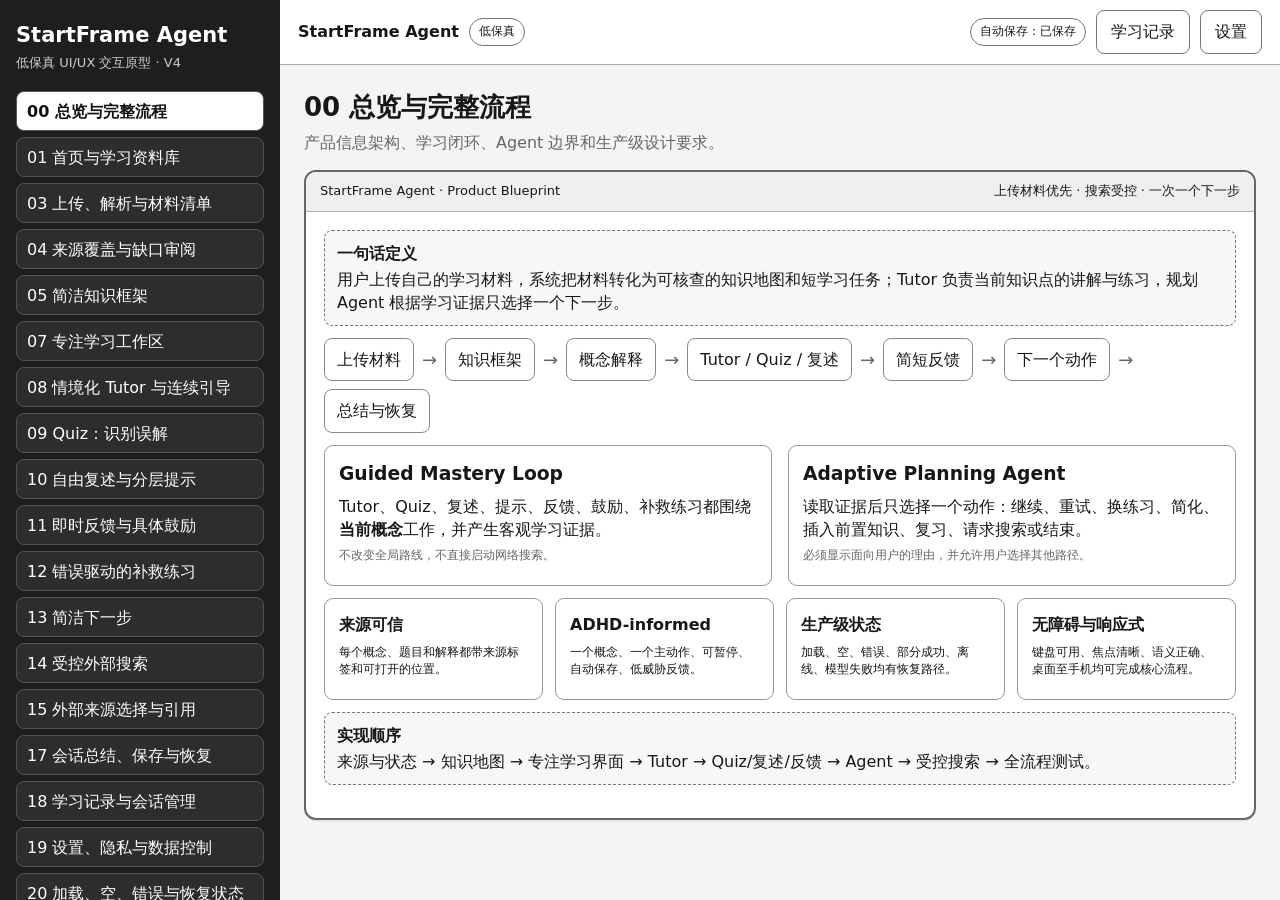
==== commit f87f89de: "Minimize quiz and feedback flow" ====
--- a/prototype/startframe_lowfi_prototype.html
+++ b/prototype/startframe_lowfi_prototype.html
@@ -102,7 +102,7 @@
         <div class="frame"><div class="frame-bar"><span>StartFrame Agent · Product Blueprint</span><span>上传材料优先 · 搜索受控 · 一次一个下一步</span></div><div class="frame-body stack">
           <div class="callout"><strong>一句话定义</strong>用户上传自己的学习材料，系统把材料转化为可核查的知识地图和短学习任务；Tutor 负责当前知识点的讲解与练习，规划 Agent 根据学习证据只选择一个下一步。</div>
           <div class="flow">
-            <span class="step">上传材料</span><span class="arr">→</span><span class="step">AI 选择学习重点</span><span class="arr">→</span><span class="step">确认知识地图</span><span class="arr">→</span><span class="step">2 分钟基础信号</span><span class="arr">→</span><span class="step">概念解释</span><span class="arr">→</span><span class="step">Tutor / Quiz / 复述</span><span class="arr">→</span><span class="step">反馈与补救</span><span class="arr">→</span><span class="step">LearningEvidence</span><span class="arr">→</span><span class="step">Agent 下一步</span><span class="arr">→</span><span class="step">总结与恢复</span>
+            <span class="step">上传材料</span><span class="arr">→</span><span class="step">知识框架</span><span class="arr">→</span><span class="step">概念解释</span><span class="arr">→</span><span class="step">Tutor / Quiz / 复述</span><span class="arr">→</span><span class="step">简短反馈</span><span class="arr">→</span><span class="step">下一个动作</span><span class="arr">→</span><span class="step">总结与恢复</span>
           </div>
           <div class="grid-2">
             <div class="card"><h3>Guided Mastery Loop</h3><p>Tutor、Quiz、复述、提示、反馈、鼓励、补救练习都围绕<strong>当前概念</strong>工作，并产生客观学习证据。</p><p class="small muted">不改变全局路线，不直接启动网络搜索。</p></div>
@@ -181,11 +181,8 @@
       </section>
 
       <section class="screen" id="quiz" data-title="09 Quiz：识别误解">
-        <div class="screen-head"><div><h2>09 Quiz：识别误解</h2><p>一次一题；错误选项来自真实常见误解，而不是随机填充。</p></div></div>
-        <div class="frame"><div class="frame-bar"><span>Self-attention · Quiz 1/2</span><span>约 90 秒</span></div><div class="frame-body grid-2">
-          <div class="stack"><div class="tabs" role="tablist" aria-label="练习类型"><button class="tab active" role="tab" aria-selected="true">选择题</button><button class="tab" role="tab" aria-selected="false" data-go="recall">自由复述</button></div><h3>Self-attention 中，计算相关程度之后最关键的下一步是什么？</h3><p><span class="source-label source-uploaded">用户上传材料</span> transformer_notes.md · 第 9–13 行</p><fieldset class="stack"><legend class="small">选择一个答案</legend><label class="option"><input type="radio" name="q">A. 删除相关程度较低的所有词</label><label class="option"><input type="radio" name="q" checked>B. 按相关程度对其他位置的信息加权汇总</label><label class="option"><input type="radio" name="q">C. 只保留当前位置原来的表示</label><label class="option"><input type="radio" name="q">D. 把序列重新排序</label></fieldset><div class="row between"><button data-go="focus">退出练习</button><button class="primary" data-go="feedback">提交答案</button></div></div>
-          <div class="stack"><div class="card"><h3>提示（可选）</h3><div class="hint open"><strong>提示 1：方向</strong><p class="small">思考“知道哪些位置相关”之后，怎样把这些位置的信息用于当前位置。</p></div><div class="hint locked"><strong>提示 2：结构</strong><p class="small">比较 → 权重 → ______</p></div><div class="hint locked"><strong>提示 3：关键词</strong><p class="small">加权、汇总、新表示</p></div></div><div class="callout small"><strong>记录</strong>系统保存作答时间、是否修改答案、提示深度和选择的误解类型。</div></div>
-        </div></div>
+        <div class="screen-head"><div><h2>09 Quiz</h2><p>页面只保留一道题和一个明确动作。</p></div></div>
+        <div class="frame"><div class="frame-bar"><span>Self-attention · Quiz</span><span>已保存</span></div><div class="frame-body"><div class="card stack" style="max-width:760px;margin:auto"><span class="badge">一道选择题</span><h2>Self-attention 计算相关程度后，下一步是什么？</h2><p class="small muted">基于你的材料</p><fieldset class="stack"><legend>选择一个答案</legend><label class="option"><input type="radio" name="q">A. 删除其他位置</label><label class="option"><input type="radio" name="q" checked>B. 按相关程度加权汇总信息</label><label class="option"><input type="radio" name="q">C. 只保留当前位置</label><label class="option"><input type="radio" name="q">D. 重新排序序列</label></fieldset><button>需要提示？</button><div class="row between"><button data-go="focus">返回讲解</button><button class="primary" data-go="feedback">提交答案</button></div></div></div></div>
       </section>
 
       <section class="screen" id="recall" data-title="10 自由复述与分层提示">
@@ -197,11 +194,8 @@
       </section>
 
       <section class="screen" id="feedback" data-title="11 即时反馈与具体鼓励">
-        <div class="screen-head"><div><h2>11 即时反馈与具体鼓励</h2><p>先指出已经掌握的内容，再说明缺口和可执行的下一步；不评价人格。</p></div></div>
-        <div class="frame"><div class="frame-bar"><span>Self-attention · 复述反馈</span><span><span class="source-label source-uploaded">用户上传材料</span> 第 7–13 行</span></div><div class="frame-body grid-2">
-          <div class="stack"><div class="feedback-block"><h4>你已经掌握</h4><p>你说出了两个核心动作：判断当前位置与其他位置的关系，以及把重要信息加入当前位置。</p></div><div class="feedback-block"><h4>需要补充或澄清</h4><p>“放进来”可以更准确地表述为：按照相关程度对其他位置的信息进行加权汇总。</p></div><div class="feedback-block"><h4>简练修正答案</h4><p>Self-attention 比较当前位置与其他位置的相关程度，再按这些相关程度汇总信息，形成包含上下文的新表示。</p></div><div class="feedback-block"><h4>具体鼓励</h4><p>你已经抓住了“先判断关系，再加入信息”的结构。现在只需要把“怎样加入”说得更准确。</p></div></div>
-          <div class="stack"><div class="primary-action"><span class="badge">推荐下一步</span><h3>做一个 60 秒小练习，补全“加权汇总”</h3><p class="small">原因：核心结构已掌握，只剩一个表达与理解缺口。</p><button class="primary" data-go="remedial">开始补救练习</button></div><div class="card"><h3>其他选择</h3><div class="row"><button data-go="recall">再次复述</button><button data-go="focus">回看讲解</button><button data-go="agent">让 Agent 评估下一步</button></div></div><div class="callout small"><strong>反馈生成规则</strong>不得只显示“正确/错误”；不得用“你很聪明”等泛化人格评价；不得声称诊断用户能力。</div></div>
-        </div></div>
+        <div class="screen-head"><div><h2>11 简短即时反馈</h2><p>不展开后台字段，只帮助用户理解本题。</p></div></div>
+        <div class="frame"><div class="frame-bar"><span>Self-attention · Quiz</span><span>已保存</span></div><div class="frame-body"><div class="card stack" style="max-width:760px;margin:auto"><div class="row"><span class="dot done">✓</span><h2>回答正确</h2></div><div class="result"><span class="small muted">你的答案</span><p><strong>按相关程度加权汇总其他位置的信息。</strong></p></div><div><h3>为什么</h3><p>相关程度会转换为权重，决定每个位置的信息对新表示贡献多少。</p></div><p class="small muted">解释基于你的材料</p><button class="primary" data-go="agent">继续</button></div></div></div>
       </section>
 
       <section class="screen" id="remedial" data-title="12 错误驱动的补救练习">
@@ -213,12 +207,9 @@
         </div></div>
       </section>
 
-      <section class="screen" id="agent" data-title="13 LearningEvidence 与 Agent 决策">
-        <div class="screen-head"><div><h2>13 LearningEvidence 与 Agent 决策</h2><p>证据只描述发生了什么；Agent 才根据证据选择全局下一步。</p></div></div>
-        <div class="frame"><div class="frame-bar"><span>当前概念完成检查</span><span>Agent 只选择一个动作</span></div><div class="frame-body grid-2">
-          <div class="card"><h3>LearningEvidence</h3><div class="evidence"><span>Quiz</span><strong>1/1 正确</strong></div><div class="evidence"><span>复述要点覆盖</span><strong>2/3</strong></div><div class="evidence"><span>提示深度</span><strong>1/3</strong></div><div class="evidence"><span>Tutor 信号</span><strong>曾不清楚“汇总”</strong></div><div class="evidence"><span>补救练习</span><strong>回答正确</strong></div><div class="evidence"><span>本概念用时</span><strong>9 分 20 秒</strong></div><div class="evidence"><span>来源缺口</span><strong>无明确缺口</strong></div><p class="small muted">这里不能包含 next_action、recommendation 或“应该继续”等结论。</p></div>
-          <div class="stack"><div class="card"><h3>当前允许的其他路径</h3><div class="radio-list"><label class="radio-item"><input type="radio" checked name="a">继续下一个概念：Q / K / V</label><label class="radio-item"><input type="radio" name="a">再做一次复述</label><label class="radio-item"><input type="radio" name="a">换一种练习</label><label class="radio-item"><input type="radio" name="a">简化当前概念</label><label class="radio-item"><input type="radio" name="a">复习上一概念</label><label class="radio-item"><input type="radio" name="a">结束本次会话</label></div><p class="small muted">当前没有命名来源缺口，因此不提供搜索；当前证据也不需要插入前置知识。</p></div><div class="primary-action"><h3>Agent 唯一推荐：继续 Q / K / V</h3><p>你已经能说明核心流程，补救练习也解决了“加权汇总”的缺口。下一概念依赖于当前理解。</p><p class="small">预计下一步 6 分钟</p><div class="row"><button data-go="summary">结束并生成总结</button><button class="primary" data-go="focus">继续 Q / K / V</button></div></div></div>
-        </div></div>
+      <section class="screen" id="agent" data-title="13 简洁下一步">
+        <div class="screen-head"><div><h2>13 下一步</h2><p>学习证据和 Agent 判断在后台完成，界面只显示结果。</p></div></div>
+        <div class="frame"><div class="frame-bar"><span>已保存</span><span>下一步</span></div><div class="frame-body"><div class="primary-action" style="max-width:760px;margin:auto"><p class="small muted">约 6 分钟</p><h2>继续学习 Q / K / V</h2><p>你已掌握当前概念，下一概念将建立在它之上。</p><button class="primary" data-go="focus">继续</button><details style="margin-top:12px"><summary>选择其他路径</summary><div class="row" style="margin-top:8px"><button data-go="recall">再练一次</button><button data-go="summary">暂停学习</button></div></details></div></div></div>
       </section>
 
       <section class="screen" id="search" data-title="14 受控外部搜索">
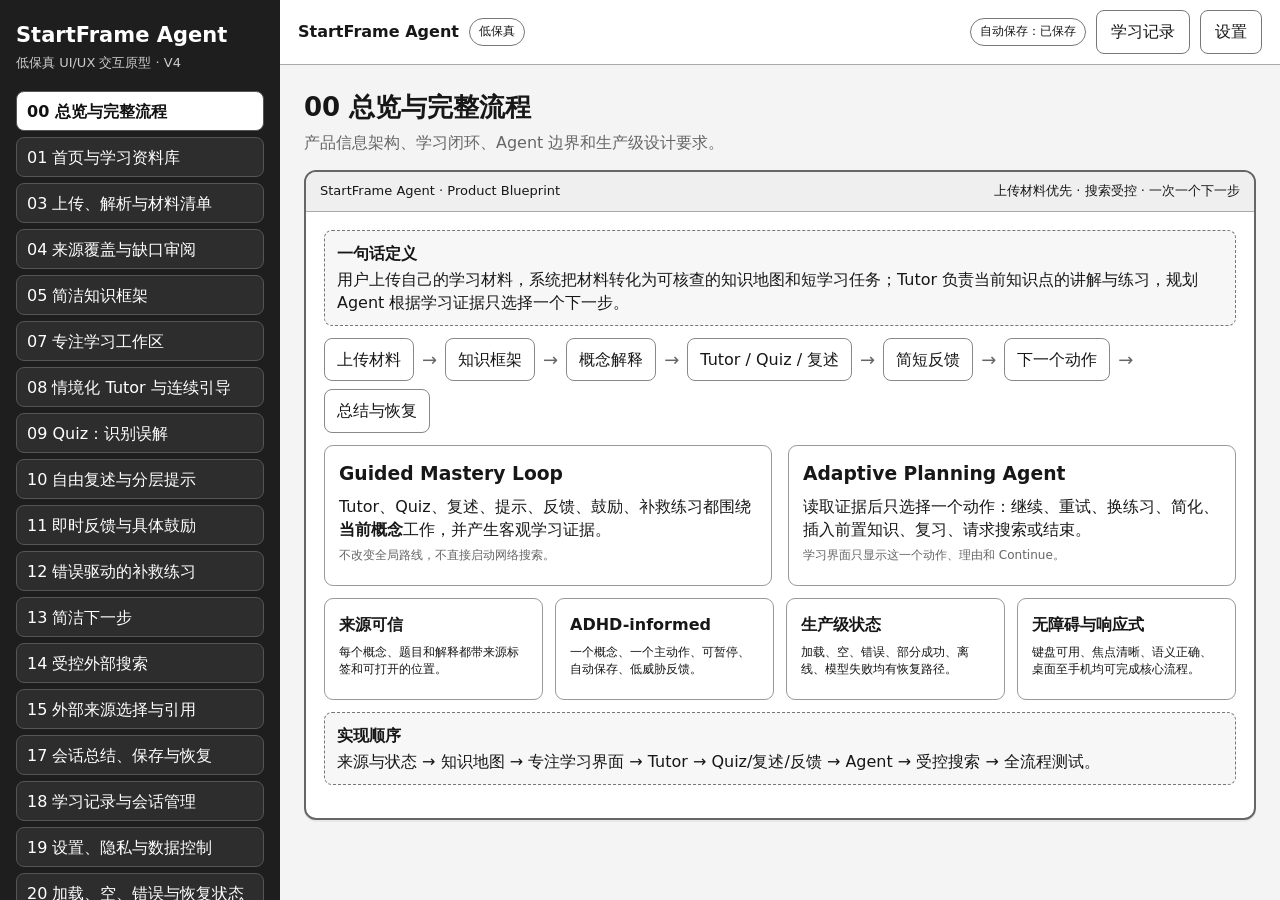
==== commit 4b8b82aa: "Make the learning framework interactive" ====
--- a/prototype/startframe_lowfi_prototype.html
+++ b/prototype/startframe_lowfi_prototype.html
@@ -106,7 +106,7 @@
           </div>
           <div class="grid-2">
             <div class="card"><h3>Guided Mastery Loop</h3><p>Tutor、Quiz、复述、提示、反馈、鼓励、补救练习都围绕<strong>当前概念</strong>工作，并产生客观学习证据。</p><p class="small muted">不改变全局路线，不直接启动网络搜索。</p></div>
-            <div class="card"><h3>Adaptive Planning Agent</h3><p>读取证据后只选择一个动作：继续、重试、换练习、简化、插入前置知识、复习、请求搜索或结束。</p><p class="small muted">必须显示面向用户的理由，并允许用户选择其他路径。</p></div>
+            <div class="card"><h3>Adaptive Planning Agent</h3><p>读取证据后只选择一个动作：继续、重试、换练习、简化、插入前置知识、复习、请求搜索或结束。</p><p class="small muted">学习界面只显示这一个动作、理由和 Continue。</p></div>
           </div>
           <div class="grid-4">
             <div class="card"><h4>来源可信</h4><p class="small">每个概念、题目和解释都带来源标签和可打开的位置。</p></div>
@@ -158,17 +158,16 @@
       <section class="screen" id="path" data-title="05 简洁知识框架">
         <div class="screen-head"><div><h2>05 简洁知识框架</h2><p>只展示概念顺序、定义和依赖，不用多张卡片要求用户再做路线决策。</p></div></div>
         <div class="frame"><div class="frame-bar"><span>从基础到应用</span><span>AI 已从材料生成</span></div><div class="frame-body">
-          <div class="card node-map"><div class="node current">Transformer 目标<br><span class="small muted">为什么需要 attention</span></div><div class="arrow">↓</div><div class="node">Self-attention<br><span class="small muted">比较相关性并汇总信息</span></div><div class="arrow">↓</div><div class="node">Q / K / V<br><span class="small muted">完成比较与信息传递</span></div><div class="arrow">↓</div><div class="node-row"><div class="node">Scaled dot-product</div><div class="node">位置信息</div></div></div>
+          <div class="card node-map"><button class="node current" data-preview="Transformer 目标：解释为什么序列中的位置需要直接交换相关信息。">Transformer 目标<br><span class="small muted">为什么需要 attention</span></button><div class="arrow">↓</div><button class="node" data-preview="Self-attention：比较位置间的相关性，并按权重汇总信息。前置：Transformer 目标。">Self-attention<br><span class="small muted">比较相关性并汇总信息</span></button><div class="arrow">↓</div><button class="node" data-preview="Q / K / V：完成比较与信息传递。前置：Self-attention。">Q / K / V<br><span class="small muted">完成比较与信息传递</span></button><div class="arrow">↓</div><div class="node-row"><button class="node" data-preview="Scaled dot-product：控制相似度分数的尺度。前置：Q / K / V。">Scaled dot-product</button><button class="node" data-preview="位置信息：保留序列中位置关系。前置：Transformer 目标。">位置信息</button></div><div class="callout" data-map-preview>点击任一概念查看定义、作用和前置关系。</div></div>
           <div class="row between" style="margin-top:16px"><button data-go="source-review">返回</button><button class="primary" data-go="focus">Start learning the first concept</button></div>
         </div></div>
       </section>
 
       <section class="screen" id="focus" data-title="07 专注学习工作区">
-        <div class="screen-head"><div><h2>07 专注学习工作区</h2><p>桌面端三栏；中间始终只有一个当前概念和一个主推荐动作。</p></div></div>
-        <div class="frame"><div class="frame-bar"><span>Transformer 基础　›　Self-attention</span><span>已保存 · <button>暂停并保存</button></span></div><div class="frame-body grid-3">
-          <aside class="card"><h3>知识地图</h3><div class="concept-list"><div class="concept done">已完成：Transformer 目标</div><div class="concept active">当前：Self-attention</div><div class="concept">可进入：Q / K / V</div><div class="concept locked">锁定：Scaled dot-product</div><div class="concept locked">锁定：位置信息</div></div><p class="small muted">进度 1/5</p><button data-go="path">查看完整地图</button></aside>
-          <main class="stack"><div><span class="badge">当前概念 1/5</span><h2>Transformer 目标</h2><p><strong>它在整体中的作用：</strong>先理解为什么序列中不同位置需要直接交换相关信息。</p></div><div class="card stack"><span class="badge">先学这个概念</span><h3>是什么</h3><p>Transformer 为序列中的每个位置建立包含上下文的表示，而不是只依赖一步步传递信息。</p><h3>如何工作</h3><ol><li>表示序列中的每个位置。</li><li>让不同位置直接交换相关信息。</li><li>形成后续层可以使用的上下文表示。</li></ol><h3>具体例子</h3><p>一个代词可能依赖前面隔了多个词的名词；Transformer 可以直接连接这两个位置。</p><details><summary>查看这段讲解的材料依据</summary><p class="small"><span class="source-label source-uploaded">用户上传材料</span> transformer_notes.md · 第 1–6 行</p></details></div><div class="primary-action"><span class="badge">有问题时</span><h3>与 Tutor 讨论当前概念</h3><button class="primary" data-go="tutor">向 Tutor 提问</button></div><div class="quick-actions"><button data-go="quiz">开始 Quiz</button><button data-go="recall">自由复述</button><button data-go="tutor">解释简单一点</button></div></main>
-          <aside class="card session-rail"><h3>会话状态</h3><p>当前用时：01:18</p><p>剩余时间：23:42</p><label class="row"><input type="checkbox" style="width:auto;min-height:auto"> 隐藏时间显示</label><div class="progress"><span style="width:8%"></span></div><p class="small">当前概念 1/5</p><hr><button>保存并退出</button></aside>
+        <div class="screen-head"><div><h2>07 专注学习工作区</h2><p>桌面端两栏；左侧是可点击知识框架，右侧只保留当前概念讲解和测试入口。</p></div></div>
+        <div class="frame"><div class="frame-bar"><span>Transformer 基础　›　Self-attention</span><span>已保存 · <button>暂停并保存</button></span></div><div class="frame-body grid-2" style="grid-template-columns:280px 1fr">
+          <aside class="card"><h3>知识框架</h3><div class="concept-list"><button class="concept done" data-preview="Transformer 目标：已完成的基础概念。">Transformer 目标</button><button class="concept active" data-preview="Self-attention：当前概念；比较相关性并汇总信息。">Self-attention · 当前</button><button class="concept" data-preview="Q / K / V：建立在 Self-attention 之上。">Q / K / V</button><button class="concept locked" data-preview="Scaled dot-product：建立在 Q / K / V 之上。">Scaled dot-product</button><button class="concept locked" data-preview="位置信息：说明序列位置如何保留。">位置信息</button></div><div class="callout small" data-map-preview>点击任一节点查看定义、作用和前置关系。</div><button data-go="path">打开完整框架</button></aside>
+          <main class="stack"><div><span class="badge">当前概念 1/5</span><h2>Transformer 目标</h2><p><strong>它在整体中的作用：</strong>先理解为什么序列中不同位置需要直接交换相关信息。</p></div><div class="card stack"><span class="badge">先学这个概念</span><h3>是什么</h3><p>Transformer 为序列中的每个位置建立包含上下文的表示，而不是只依赖一步步传递信息。</p><h3>如何工作</h3><ol><li>表示序列中的每个位置。</li><li>让不同位置直接交换相关信息。</li><li>形成后续层可以使用的上下文表示。</li></ol><h3>具体例子</h3><p>一个代词可能依赖前面隔了多个词的名词；Transformer 可以直接连接这两个位置。</p><details><summary>查看这段讲解的材料依据</summary><p class="small"><span class="source-label source-uploaded">用户上传材料</span> transformer_notes.md · 第 1–6 行</p></details></div><div class="primary-action"><span class="badge">有问题时</span><h3>与 Tutor 讨论当前概念</h3><button class="primary" data-go="tutor">向 Tutor 提问</button></div><div class="card"><p class="small muted">测试理解</p><div class="grid-2"><button data-go="quiz"><strong>选择题</strong><br><span class="small">3 题</span></button><button data-go="recall"><strong>自由复述</strong><br><span class="small">1 题</span></button></div></div></main>
         </div></div>
       </section>
 
@@ -181,8 +180,8 @@
       </section>
 
       <section class="screen" id="quiz" data-title="09 Quiz：识别误解">
-        <div class="screen-head"><div><h2>09 Quiz</h2><p>页面只保留一道题和一个明确动作。</p></div></div>
-        <div class="frame"><div class="frame-bar"><span>Self-attention · Quiz</span><span>已保存</span></div><div class="frame-body"><div class="card stack" style="max-width:760px;margin:auto"><span class="badge">一道选择题</span><h2>Self-attention 计算相关程度后，下一步是什么？</h2><p class="small muted">基于你的材料</p><fieldset class="stack"><legend>选择一个答案</legend><label class="option"><input type="radio" name="q">A. 删除其他位置</label><label class="option"><input type="radio" name="q" checked>B. 按相关程度加权汇总信息</label><label class="option"><input type="radio" name="q">C. 只保留当前位置</label><label class="option"><input type="radio" name="q">D. 重新排序序列</label></fieldset><button>需要提示？</button><div class="row between"><button data-go="focus">返回讲解</button><button class="primary" data-go="feedback">提交答案</button></div></div></div></div>
+        <div class="screen-head"><div><h2>09 Quiz</h2><p>每个概念固定 3 道单选题：定义、机制、应用。</p></div></div>
+        <div class="frame"><div class="frame-bar"><span>Self-attention · Quiz</span><span>已保存</span></div><div class="frame-body"><div class="card stack" style="max-width:760px;margin:auto"><span class="badge">3 道选择题</span><p class="small muted">基于你的材料</p><fieldset class="stack"><legend><strong>第 1/3 题 · 主要目的是什么？</strong></legend><label class="option"><input type="radio" name="q1">A. 删除上下文</label><label class="option"><input type="radio" name="q1" checked>B. 为每个位置建立包含上下文的表示</label></fieldset><fieldset class="stack"><legend><strong>第 2/3 题 · 相关程度计算后做什么？</strong></legend><label class="option"><input type="radio" name="q2">A. 重排序列</label><label class="option"><input type="radio" name="q2" checked>B. 按权重汇总 value 信息</label></fieldset><fieldset class="stack"><legend><strong>第 3/3 题 · 哪个例子最合适？</strong></legend><label class="option"><input type="radio" name="q3" checked>A. 远距离相关词直接交换信息</label><label class="option"><input type="radio" name="q3">B. 只允许相邻词交互</label></fieldset><button>需要提示？</button><div class="row between"><button data-go="focus">返回讲解</button><button class="primary" data-go="feedback">提交 3 个答案</button></div></div></div></div>
       </section>
 
       <section class="screen" id="recall" data-title="10 自由复述与分层提示">
@@ -195,7 +194,7 @@
 
       <section class="screen" id="feedback" data-title="11 即时反馈与具体鼓励">
         <div class="screen-head"><div><h2>11 简短即时反馈</h2><p>不展开后台字段，只帮助用户理解本题。</p></div></div>
-        <div class="frame"><div class="frame-bar"><span>Self-attention · Quiz</span><span>已保存</span></div><div class="frame-body"><div class="card stack" style="max-width:760px;margin:auto"><div class="row"><span class="dot done">✓</span><h2>回答正确</h2></div><div class="result"><span class="small muted">你的答案</span><p><strong>按相关程度加权汇总其他位置的信息。</strong></p></div><div><h3>为什么</h3><p>相关程度会转换为权重，决定每个位置的信息对新表示贡献多少。</p></div><p class="small muted">解释基于你的材料</p><button class="primary" data-go="agent">继续</button></div></div></div>
+        <div class="frame"><div class="frame-bar"><span>Self-attention · Quiz</span><span>已保存</span></div><div class="frame-body"><div class="card stack" style="max-width:760px;margin:auto"><div class="row"><span class="dot done">✓</span><h2>3/3 正确</h2></div><div class="result"><strong>第 1 题 · 正确</strong><p class="small">每个位置建立包含上下文的表示，因为它会使用其他相关位置的信息。</p></div><div class="result"><strong>第 2 题 · 正确</strong><p class="small">相关程度转换为权重，决定 value 信息对新表示贡献多少。</p></div><div class="result"><strong>第 3 题 · 正确</strong><p class="small">Self-attention 能让远距离相关位置直接交换信息。</p></div><p class="small muted">解释基于你的材料</p><button class="primary" data-go="agent">继续</button></div></div></div>
       </section>
 
       <section class="screen" id="remedial" data-title="12 错误驱动的补救练习">
@@ -209,7 +208,7 @@
 
       <section class="screen" id="agent" data-title="13 简洁下一步">
         <div class="screen-head"><div><h2>13 下一步</h2><p>学习证据和 Agent 判断在后台完成，界面只显示结果。</p></div></div>
-        <div class="frame"><div class="frame-bar"><span>已保存</span><span>下一步</span></div><div class="frame-body"><div class="primary-action" style="max-width:760px;margin:auto"><p class="small muted">约 6 分钟</p><h2>继续学习 Q / K / V</h2><p>你已掌握当前概念，下一概念将建立在它之上。</p><button class="primary" data-go="focus">继续</button><details style="margin-top:12px"><summary>选择其他路径</summary><div class="row" style="margin-top:8px"><button data-go="recall">再练一次</button><button data-go="summary">暂停学习</button></div></details></div></div></div>
+        <div class="frame"><div class="frame-bar"><span>已保存</span><span>下一步</span></div><div class="frame-body"><div class="primary-action" style="max-width:760px;margin:auto"><p class="small muted">约 6 分钟</p><h2>继续学习 Q / K / V</h2><p>你已掌握当前概念，下一概念将建立在它之上。</p><button class="primary" data-go="focus">继续</button></div></div></div>
       </section>
 
       <section class="screen" id="search" data-title="14 受控外部搜索">
@@ -281,10 +280,10 @@
       </section>
 
       <section class="screen" id="responsive" data-title="21 响应式与键盘交互">
-        <div class="screen-head"><div><h2>21 响应式与键盘交互</h2><p>核心学习流程在手机上仍可完成；不是把桌面三栏简单缩小。</p></div></div>
+        <div class="screen-head"><div><h2>21 响应式与键盘交互</h2><p>核心学习流程在手机上仍可完成；不是把桌面两栏简单缩小。</p></div></div>
         <div class="frame"><div class="frame-bar"><span>移动端示例 · 390px</span><span>WCAG 2.2 AA 目标</span></div><div class="frame-body grid-2">
           <div class="mobile-shell"><div class="mobile-top"><strong>Self-attention</strong><div class="small">进度 2/5 · 已保存</div></div><div class="mobile-body stack"><span class="badge">当前概念</span><h2>Self-attention</h2><p>比较相关程度，再汇总相关信息。</p><details><summary>材料依据</summary><p class="small">transformer_notes.md · 第 7–13 行</p></details><div class="primary-action"><strong>推荐：让 Tutor 检查理解</strong><button class="primary" data-go="tutor">打开 Tutor</button></div><button data-go="quiz">Quiz</button><button data-go="recall">复述</button></div><nav class="mobile-bottom" aria-label="移动端会话导航"><button data-go="path">地图</button><button data-go="focus">学习</button><button data-go="tutor">Tutor</button><button data-go="settings">更多</button></nav></div>
-          <div class="stack"><div class="card"><h3>响应式规则</h3><ul class="small"><li>≥1200px：知识地图 / 内容 / 会话三栏。</li><li>768–1199px：地图可折叠，内容主栏，Tutor 为抽屉。</li><li>&lt;768px：单栏；底部导航；所有活动全屏。</li><li>不要在窄屏固定侧栏或横向滚动关键内容。</li></ul></div><div class="card"><h3>键盘与焦点</h3><p class="small"><span class="kbd">Tab</span> 顺序符合视觉顺序；模态框内焦点受控；关闭后焦点返回触发按钮。</p><p class="small">所有主要操作都有可见焦点；不依赖悬停；不能只用颜色传达正确与错误。</p></div><div class="card"><h3>目标尺寸</h3><p class="small">规范最低遵循 WCAG 2.2 的 24×24 CSS px；本产品主按钮和常用触控目标默认至少 44×44。</p></div></div>
+          <div class="stack"><div class="card"><h3>响应式规则</h3><ul class="small"><li>≥1200px：知识框架 / 当前内容两栏。</li><li>768–1199px：地图可折叠，内容主栏，Tutor 为抽屉。</li><li>&lt;768px：单栏；底部导航；所有活动全屏。</li><li>不要在窄屏固定侧栏或横向滚动关键内容。</li></ul></div><div class="card"><h3>键盘与焦点</h3><p class="small"><span class="kbd">Tab</span> 顺序符合视觉顺序；模态框内焦点受控；关闭后焦点返回触发按钮。</p><p class="small">所有主要操作都有可见焦点；不依赖悬停；不能只用颜色传达正确与错误。</p></div><div class="card"><h3>目标尺寸</h3><p class="small">规范最低遵循 WCAG 2.2 的 24×24 CSS px；本产品主按钮和常用触控目标默认至少 44×44。</p></div></div>
         </div></div>
       </section>
 
@@ -316,6 +315,7 @@
     const heading=document.querySelector('#'+CSS.escape(id)+' h2');
     if(heading){heading.setAttribute('tabindex','-1');heading.focus({preventScroll:true})}
   }
+  document.addEventListener('click',e=>{const el=e.target.closest('[data-preview]');if(!el)return;const screen=el.closest('.screen');const preview=screen?.querySelector('[data-map-preview]');if(preview)preview.textContent=el.dataset.preview});
   document.addEventListener('click',e=>{const el=e.target.closest('[data-go]');if(el){e.preventDefault();go(el.dataset.go)}});
   if(!document.body.classList.contains('board-mode')) go(location.hash.slice(1)||'overview');
 </script>
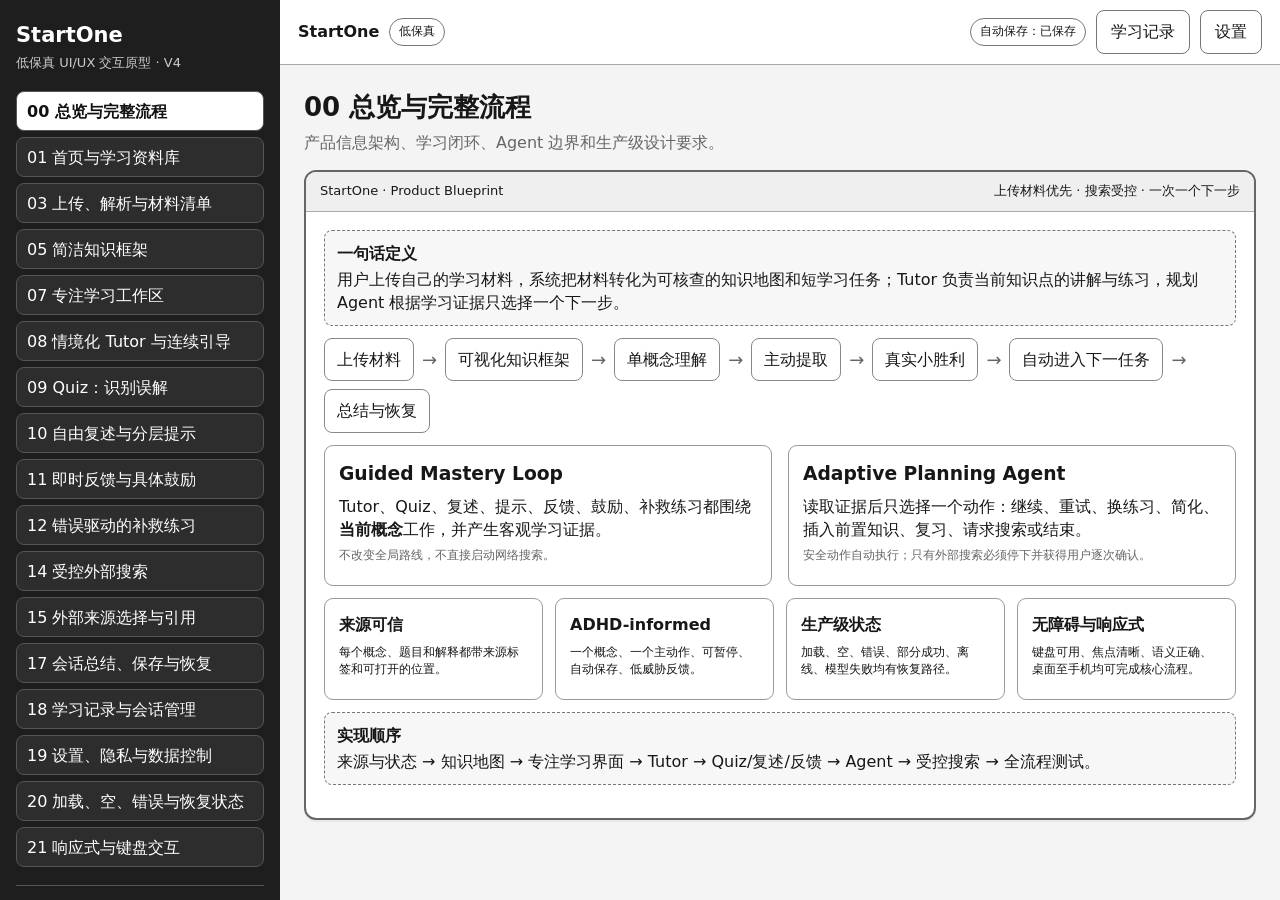
==== commit 79aeffeb: "Refine StartOne learning momentum loop" ====
--- a/prototype/startframe_lowfi_prototype.html
+++ b/prototype/startframe_lowfi_prototype.html
@@ -3,7 +3,7 @@
 <head>
   <meta charset="utf-8" />
   <meta name="viewport" content="width=device-width, initial-scale=1" />
-  <title>StartFrame Agent 低保真交互原型</title>
+  <title>StartOne 低保真交互原型</title>
   <style>
     :root {
       --bg:#f4f4f4; --surface:#fff; --ink:#171717; --muted:#666; --line:#aaa;
@@ -81,7 +81,7 @@
 <body>
 <div class="app">
   <aside class="sidebar" aria-label="原型页面导航">
-    <h1>StartFrame Agent</h1>
+    <h1>StartOne</h1>
     <p>低保真 UI/UX 交互原型 · V4</p>
     <nav class="screen-nav" id="screenNav"></nav>
     <div class="side-note">
@@ -92,21 +92,21 @@
   </aside>
   <main class="workspace">
     <header class="topbar">
-      <div class="left"><strong>StartFrame Agent</strong><span class="badge">低保真</span></div>
+      <div class="left"><strong>StartOne</strong><span class="badge">低保真</span></div>
       <div class="right"><span class="badge">自动保存：已保存</span><button class="ghost" data-go="history">学习记录</button><button class="ghost" data-go="settings">设置</button></div>
     </header>
     <div class="content">
 
       <section class="screen" id="overview" data-title="00 总览与完整流程">
         <div class="screen-head"><div><h2>00 总览与完整流程</h2><p>产品信息架构、学习闭环、Agent 边界和生产级设计要求。</p></div></div>
-        <div class="frame"><div class="frame-bar"><span>StartFrame Agent · Product Blueprint</span><span>上传材料优先 · 搜索受控 · 一次一个下一步</span></div><div class="frame-body stack">
+        <div class="frame"><div class="frame-bar"><span>StartOne · Product Blueprint</span><span>上传材料优先 · 搜索受控 · 一次一个下一步</span></div><div class="frame-body stack">
           <div class="callout"><strong>一句话定义</strong>用户上传自己的学习材料，系统把材料转化为可核查的知识地图和短学习任务；Tutor 负责当前知识点的讲解与练习，规划 Agent 根据学习证据只选择一个下一步。</div>
           <div class="flow">
-            <span class="step">上传材料</span><span class="arr">→</span><span class="step">知识框架</span><span class="arr">→</span><span class="step">概念解释</span><span class="arr">→</span><span class="step">Tutor / Quiz / 复述</span><span class="arr">→</span><span class="step">简短反馈</span><span class="arr">→</span><span class="step">下一个动作</span><span class="arr">→</span><span class="step">总结与恢复</span>
+            <span class="step">上传材料</span><span class="arr">→</span><span class="step">可视化知识框架</span><span class="arr">→</span><span class="step">单概念理解</span><span class="arr">→</span><span class="step">主动提取</span><span class="arr">→</span><span class="step">真实小胜利</span><span class="arr">→</span><span class="step">自动进入下一任务</span><span class="arr">→</span><span class="step">总结与恢复</span>
           </div>
           <div class="grid-2">
             <div class="card"><h3>Guided Mastery Loop</h3><p>Tutor、Quiz、复述、提示、反馈、鼓励、补救练习都围绕<strong>当前概念</strong>工作，并产生客观学习证据。</p><p class="small muted">不改变全局路线，不直接启动网络搜索。</p></div>
-            <div class="card"><h3>Adaptive Planning Agent</h3><p>读取证据后只选择一个动作：继续、重试、换练习、简化、插入前置知识、复习、请求搜索或结束。</p><p class="small muted">学习界面只显示这一个动作、理由和 Continue。</p></div>
+            <div class="card"><h3>Adaptive Planning Agent</h3><p>读取证据后只选择一个动作：继续、重试、换练习、简化、插入前置知识、复习、请求搜索或结束。</p><p class="small muted">安全动作自动执行；只有外部搜索必须停下并获得用户逐次确认。</p></div>
           </div>
           <div class="grid-4">
             <div class="card"><h4>来源可信</h4><p class="small">每个概念、题目和解释都带来源标签和可打开的位置。</p></div>
@@ -120,7 +120,7 @@
 
       <section class="screen" id="landing" data-title="01 首页与学习资料库">
         <div class="screen-head"><div><h2>01 首页与学习资料库</h2><p>上传材料是主入口；历史学习会话和继续学习始终可见。</p></div></div>
-        <div class="frame"><div class="frame-bar"><span>StartFrame Agent</span><span>资料库　学习记录　设置　帮助</span></div><div class="frame-body stack">
+        <div class="frame"><div class="frame-bar"><span>StartOne</span><span>资料库　学习记录　设置　帮助</span></div><div class="frame-body stack">
           <div class="grid-2">
             <div class="card stack"><h3>更快开始，建立真正的理解，并把学习完成</h3><p class="muted">上传课程讲义、论文或笔记。AI 建立知识体系，从一个低阻力动作开始，一次教会并检验一个概念。首发聚焦 AI 与技术学习，但方法适用于有清晰文字材料的其他学科。</p><div class="row"><button class="primary" data-go="upload">上传材料并开始学习</button><button data-go="history">继续上次学习</button></div><div class="callout"><strong>专注友好</strong>不会先展示一长串任务。系统始终提供一个清晰的下一步，允许暂停且不惩罚中断。</div></div>
             <div class="choice"><span class="icon">▣</span><strong>上传 PDF / MD / TXT</strong><span class="small muted">唯一入口 · 基于你的材料学习</span></div>
@@ -143,23 +143,11 @@
         </div></div>
       </section>
 
-      <section class="screen" id="source-review" data-title="04 来源覆盖与缺口审阅">
-        <div class="screen-head"><div><h2>04 来源覆盖与缺口审阅</h2><p>在生成路径之前，先让用户知道材料覆盖了什么、缺什么。</p></div></div>
-        <div class="frame"><div class="frame-bar"><span>可选审阅 · 来源覆盖</span><span>尚未搜索互联网</span></div><div class="frame-body stack">
-          <div class="grid-2">
-            <div class="card"><h3>材料已覆盖</h3><div class="concept-list"><div class="concept done">Transformer 的整体目标</div><div class="concept done">Self-attention 基本流程</div><div class="concept done">Query、Key、Value</div><div class="concept done">Scaled dot-product attention</div><div class="concept done">位置编码</div></div></div>
-            <div class="card"><h3>材料可能缺少</h3><div class="concept-list"><div class="concept">矩阵乘法直观理解 <span class="badge">前置知识</span></div><div class="concept">为什么除以 √d<sub>k</sub> <span class="badge">解释较少</span></div></div><p class="small muted">缺口只是候选，不代表必须搜索。Agent 会先看用户表现，再决定是否需要补充。</p></div>
-          </div>
-          <div class="card"><h3>来源使用规则</h3><div class="grid-3" style="grid-template-columns:repeat(3,1fr)"><div><span class="source-label source-uploaded">用户上传材料</span><p class="small">默认主来源。概念、题目和反馈首先基于此。</p></div><div><span class="source-label source-external">外部补充</span><p class="small">只有明确缺口、Agent 请求、用户确认后才使用。</p></div><div><span class="source-label source-ai">AI 补充解释</span><p class="small">用于简化、组织或生成例子，不能冒充原文。</p></div></div></div>
-          <div class="row between"><button data-go="upload">返回材料</button><button class="primary" data-go="path">生成学习地图</button></div>
-        </div></div>
-      </section>
-
       <section class="screen" id="path" data-title="05 简洁知识框架">
         <div class="screen-head"><div><h2>05 简洁知识框架</h2><p>只展示概念顺序、定义和依赖，不用多张卡片要求用户再做路线决策。</p></div></div>
         <div class="frame"><div class="frame-bar"><span>从基础到应用</span><span>AI 已从材料生成</span></div><div class="frame-body">
           <div class="card node-map"><button class="node current" data-preview="Transformer 目标：解释为什么序列中的位置需要直接交换相关信息。">Transformer 目标<br><span class="small muted">为什么需要 attention</span></button><div class="arrow">↓</div><button class="node" data-preview="Self-attention：比较位置间的相关性，并按权重汇总信息。前置：Transformer 目标。">Self-attention<br><span class="small muted">比较相关性并汇总信息</span></button><div class="arrow">↓</div><button class="node" data-preview="Q / K / V：完成比较与信息传递。前置：Self-attention。">Q / K / V<br><span class="small muted">完成比较与信息传递</span></button><div class="arrow">↓</div><div class="node-row"><button class="node" data-preview="Scaled dot-product：控制相似度分数的尺度。前置：Q / K / V。">Scaled dot-product</button><button class="node" data-preview="位置信息：保留序列中位置关系。前置：Transformer 目标。">位置信息</button></div><div class="callout" data-map-preview>点击任一概念查看定义、作用和前置关系。</div></div>
-          <div class="row between" style="margin-top:16px"><button data-go="source-review">返回</button><button class="primary" data-go="focus">Start learning the first concept</button></div>
+          <div class="row" style="justify-content:flex-end;margin-top:16px"><button class="primary" data-go="focus">Start one focused step</button></div>
         </div></div>
       </section>
 
@@ -167,7 +155,7 @@
         <div class="screen-head"><div><h2>07 专注学习工作区</h2><p>桌面端两栏；左侧是可点击知识框架，右侧只保留当前概念讲解和测试入口。</p></div></div>
         <div class="frame"><div class="frame-bar"><span>Transformer 基础　›　Self-attention</span><span>已保存 · <button>暂停并保存</button></span></div><div class="frame-body grid-2" style="grid-template-columns:280px 1fr">
           <aside class="card"><h3>知识框架</h3><div class="concept-list"><button class="concept done" data-preview="Transformer 目标：已完成的基础概念。">Transformer 目标</button><button class="concept active" data-preview="Self-attention：当前概念；比较相关性并汇总信息。">Self-attention · 当前</button><button class="concept" data-preview="Q / K / V：建立在 Self-attention 之上。">Q / K / V</button><button class="concept locked" data-preview="Scaled dot-product：建立在 Q / K / V 之上。">Scaled dot-product</button><button class="concept locked" data-preview="位置信息：说明序列位置如何保留。">位置信息</button></div><div class="callout small" data-map-preview>点击任一节点查看定义、作用和前置关系。</div><button data-go="path">打开完整框架</button></aside>
-          <main class="stack"><div><span class="badge">当前概念 1/5</span><h2>Transformer 目标</h2><p><strong>它在整体中的作用：</strong>先理解为什么序列中不同位置需要直接交换相关信息。</p></div><div class="card stack"><span class="badge">先学这个概念</span><h3>是什么</h3><p>Transformer 为序列中的每个位置建立包含上下文的表示，而不是只依赖一步步传递信息。</p><h3>如何工作</h3><ol><li>表示序列中的每个位置。</li><li>让不同位置直接交换相关信息。</li><li>形成后续层可以使用的上下文表示。</li></ol><h3>具体例子</h3><p>一个代词可能依赖前面隔了多个词的名词；Transformer 可以直接连接这两个位置。</p><details><summary>查看这段讲解的材料依据</summary><p class="small"><span class="source-label source-uploaded">用户上传材料</span> transformer_notes.md · 第 1–6 行</p></details></div><div class="primary-action"><span class="badge">有问题时</span><h3>与 Tutor 讨论当前概念</h3><button class="primary" data-go="tutor">向 Tutor 提问</button></div><div class="card"><p class="small muted">测试理解</p><div class="grid-2"><button data-go="quiz"><strong>选择题</strong><br><span class="small">3 题</span></button><button data-go="recall"><strong>自由复述</strong><br><span class="small">1 题</span></button></div></div></main>
+          <main class="stack"><div><span class="badge">当前概念 1/5</span><h2>Transformer 目标</h2><p><strong>唯一任务：</strong>理解这个概念、看清它的位置、再主动提取一次。</p></div><div class="card stack"><span class="badge">理解</span><h3>大意</h3><p>Transformer 为序列中的每个位置建立包含上下文的表示，而不是只依赖一步步传递信息。</p><h3>在知识框架中的位置</h3><div class="row"><span class="node">基础</span><span class="arrow">→</span><span class="node current">Transformer 目标</span><span class="arrow">→</span><span class="node">Self-attention</span></div><h3>关键部分</h3><ol><li>表示序列中的每个位置。</li><li>让不同位置直接交换相关信息。</li><li>形成后续层可以使用的上下文表示。</li></ol><h3>具体例子</h3><p>一个代词可能依赖前面隔了多个词的名词；Transformer 可以直接连接这两个位置。</p><div class="callout"><strong>记忆锚点：</strong>每个位置都能直接组合与自己相关的上下文。</div><details><summary>查看这段讲解的材料依据</summary><p class="small"><span class="source-label source-uploaded">用户上传材料</span> transformer_notes.md · 第 1–6 行</p></details></div><div class="card"><span class="badge">卡住时</span><h3>向 Tutor 问一个具体问题</h3><button data-go="tutor">打开 Tutor</button></div><div class="primary-action"><p class="small muted">主动提取 · 让知识记得更牢</p><div class="grid-2"><button class="primary" data-go="quiz"><strong>检查这个概念</strong><br><span class="small">3 道快速题</span></button><button data-go="recall"><strong>自己解释一次</strong><br><span class="small">1 次复述</span></button></div></div></main>
         </div></div>
       </section>
 
@@ -194,28 +182,23 @@
 
       <section class="screen" id="feedback" data-title="11 即时反馈与具体鼓励">
         <div class="screen-head"><div><h2>11 简短即时反馈</h2><p>不展开后台字段，只帮助用户理解本题。</p></div></div>
-        <div class="frame"><div class="frame-bar"><span>Self-attention · Quiz</span><span>已保存</span></div><div class="frame-body"><div class="card stack" style="max-width:760px;margin:auto"><div class="row"><span class="dot done">✓</span><h2>3/3 正确</h2></div><div class="result"><strong>第 1 题 · 正确</strong><p class="small">每个位置建立包含上下文的表示，因为它会使用其他相关位置的信息。</p></div><div class="result"><strong>第 2 题 · 正确</strong><p class="small">相关程度转换为权重，决定 value 信息对新表示贡献多少。</p></div><div class="result"><strong>第 3 题 · 正确</strong><p class="small">Self-attention 能让远距离相关位置直接交换信息。</p></div><p class="small muted">解释基于你的材料</p><button class="primary" data-go="agent">继续</button></div></div></div>
+        <div class="frame"><div class="frame-bar"><span>Self-attention · Quiz</span><span>已保存</span></div><div class="frame-body"><div class="card stack" style="max-width:760px;margin:auto"><div class="row"><span class="dot done">✓</span><div><span class="badge">真实小胜利</span><h2>3/3 正确</h2></div></div><div class="result"><strong>第 1 题 · 正确</strong><p class="small">每个位置建立包含上下文的表示，因为它会使用其他相关位置的信息。</p></div><div class="result"><strong>第 2 题 · 正确</strong><p class="small">相关程度转换为权重，决定 value 信息对新表示贡献多少。</p></div><div class="result"><strong>第 3 题 · 正确</strong><p class="small">Self-attention 能让远距离相关位置直接交换信息。</p></div><p><strong>你已经能从记忆中提取这个概念的三个关键部分。</strong></p><p class="small muted">点击后，Agent 在后台选择并直接进入一个安全下一步。</p><button class="primary" data-go="focus">Keep going</button></div></div></div>
       </section>
 
       <section class="screen" id="remedial" data-title="12 错误驱动的补救练习">
         <div class="screen-head"><div><h2>12 错误驱动的补救练习</h2><p>补救内容由当前误解驱动，仍属于掌握循环，不是 Agent 的教学输出。</p></div></div>
         <div class="frame"><div class="frame-bar"><span>检测到具体缺口：不清楚“加权汇总”</span><span>约 60–90 秒</span></div><div class="frame-body stack">
           <div class="grid-3" style="grid-template-columns:repeat(3,1fr)"><button class="card"><h3>更简单解释</h3><p class="small">只保留必要步骤，不使用新术语。</p></button><button class="card"><h3>更小问题</h3><p class="small">先回答一个局部问题，再返回完整概念。</p></button><button class="card"><h3>具体例子</h3><p class="small">明确标注为 AI 补充例子，不冒充原文。</p></button></div>
-          <div class="card"><h3>更小问题</h3><p><span class="source-label source-uploaded">用户上传材料</span> matrix_prerequisite.md · 第 7–9 行</p><p>如果位置 A 与位置 B 的相关程度更高，位置 A 在更新自己时，应该怎样处理来自 B 的信息？</p><textarea aria-label="补救练习回答" placeholder="用一句话回答"></textarea><div class="row between"><button data-go="feedback">换一种帮助</button><button class="primary" data-go="agent">提交并形成学习证据</button></div></div>
+          <div class="card"><h3>更小问题</h3><p><span class="source-label source-uploaded">用户上传材料</span> matrix_prerequisite.md · 第 7–9 行</p><p>如果位置 A 与位置 B 的相关程度更高，位置 A 在更新自己时，应该怎样处理来自 B 的信息？</p><textarea aria-label="补救练习回答" placeholder="用一句话回答"></textarea><div class="row between"><button data-go="feedback">换一种帮助</button><button class="primary" data-go="focus">提交并继续下一步</button></div></div>
           <div class="callout small"><strong>循环保护</strong>连续两次补救仍未改善时，不继续重复同一题型；Agent 应选择简化概念、插入前置知识或结束本次会话。</div>
         </div></div>
-      </section>
-
-      <section class="screen" id="agent" data-title="13 简洁下一步">
-        <div class="screen-head"><div><h2>13 下一步</h2><p>学习证据和 Agent 判断在后台完成，界面只显示结果。</p></div></div>
-        <div class="frame"><div class="frame-bar"><span>已保存</span><span>下一步</span></div><div class="frame-body"><div class="primary-action" style="max-width:760px;margin:auto"><p class="small muted">约 6 分钟</p><h2>继续学习 Q / K / V</h2><p>你已掌握当前概念，下一概念将建立在它之上。</p><button class="primary" data-go="focus">继续</button></div></div></div>
       </section>
 
       <section class="screen" id="search" data-title="14 受控外部搜索">
         <div class="screen-head"><div><h2>14 受控外部搜索</h2><p>四重搜索门：会话允许、明确来源缺口、Agent 请求、用户本次确认。</p></div></div>
         <div class="frame"><div class="frame-bar"><span>外部补充请求</span><span>当前未调用搜索</span></div><div class="frame-body stack">
           <div class="callout"><strong>前三项已验证，本次确认待完成</strong><span class="small">会话允许建议搜索 ✓　命名 SourceGap ✓　Agent request_search ✓　用户本次确认：待完成</span><br><strong>检测到的材料缺口</strong>当前搜索场景只包含 transformer_notes.md；材料使用点积但没有解释点积怎样产生 Q/K 相关程度。你连续两次询问了该前置知识。</div>
-          <div class="grid-2"><div class="card"><h3>搜索将寻找什么</h3><p>一个适合初学者、解释矩阵乘法与向量点积的短资料。</p><p class="small">优先：大学课程官方讲义、教材、官方文档。</p><label class="row"><input type="checkbox" checked style="width:auto;min-height:auto"> 仅使用可公开访问的来源</label></div><div class="card"><h3>你的控制</h3><p class="small">搜索结果会明确标记为外部来源，不替代上传材料。拒绝搜索不会中断当前会话。</p><div class="row"><button data-go="agent">暂不搜索</button><button class="primary" data-go="search-results">确认搜索</button></div></div></div>
+          <div class="grid-2"><div class="card"><h3>搜索将寻找什么</h3><p>一个适合初学者、解释矩阵乘法与向量点积的短资料。</p><p class="small">优先：大学课程官方讲义、教材、官方文档。</p><label class="row"><input type="checkbox" checked style="width:auto;min-height:auto"> 仅使用可公开访问的来源</label></div><div class="card"><h3>你的控制</h3><p class="small">搜索结果会明确标记为外部来源，不替代上传材料。拒绝搜索不会中断当前会话。</p><div class="row"><button data-go="focus">暂不搜索</button><button class="primary" data-go="search-results">确认搜索</button></div></div></div>
           <div class="callout small"><strong>失败恢复</strong>搜索超时、无结果或来源打不开时，系统返回当前概念，并提供“基于现有材料继续”或“稍后再试”。</div>
         </div></div>
       </section>
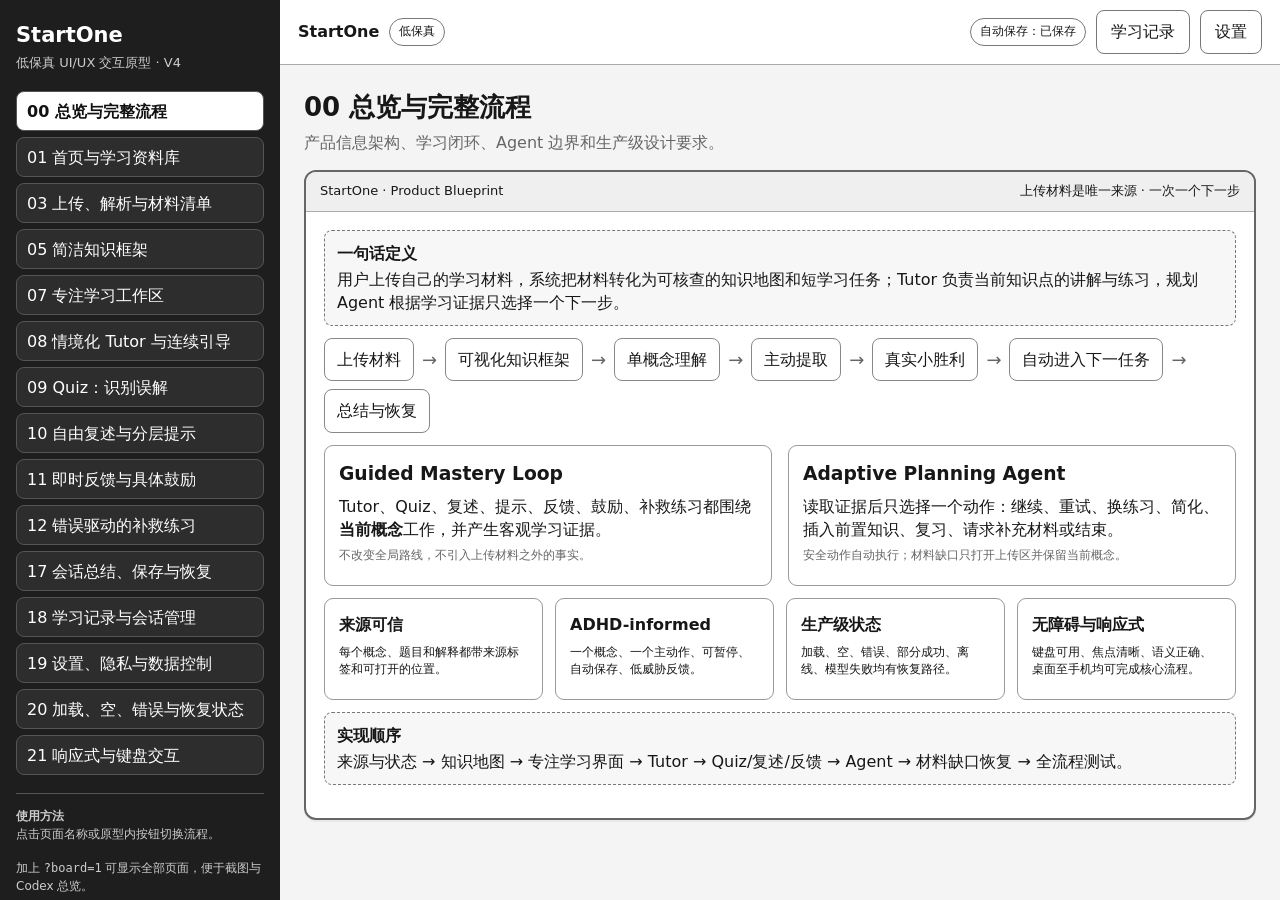
==== commit cdfb7974: "Make uploaded material the only learning source" ====
--- a/prototype/startframe_lowfi_prototype.html
+++ b/prototype/startframe_lowfi_prototype.html
@@ -56,7 +56,7 @@
     .arrow{font-size:22px;color:#555;text-align:center}
     .concept-list{display:grid;gap:7px}.concept{display:flex;align-items:center;gap:9px;border:1px solid #aaa;border-radius:7px;padding:9px}.concept.active{background:#ddd;border-color:#333;font-weight:700}.concept.done::before{content:"✓"}.concept.locked{opacity:.55}
     .primary-action{border:2px solid #222;background:#f1f1f1;border-radius:10px;padding:16px}
-    .source-label{display:inline-flex;border:1px solid #777;border-radius:999px;padding:3px 8px;font-size:11px;margin-right:5px}.source-uploaded{background:#e7e7e7}.source-external{border-style:dashed}.source-ai{background:#fff}
+    .source-label{display:inline-flex;border:1px solid #777;border-radius:999px;padding:3px 8px;font-size:11px;margin-right:5px}.source-uploaded{background:#e7e7e7}.source-ai{background:#fff}
     .quick-actions{display:grid;grid-template-columns:repeat(4,minmax(120px,1fr));gap:9px}
     .drawer{border-left:2px solid #555;background:#fff;padding:14px;min-height:570px}.chat{display:grid;gap:10px;max-height:360px;overflow:auto;padding-right:4px}.bubble{max-width:85%;border:1px solid #888;border-radius:10px;padding:10px}.bubble.user{justify-self:end;background:#eee}.bubble.tutor{justify-self:start}.chips{display:flex;flex-wrap:wrap;gap:7px}.chip{min-height:36px;border-radius:999px;padding:6px 10px;font-size:12px}
     .tabs{display:flex;border-bottom:1px solid #888}.tab{border-radius:0;border:0;border-bottom:3px solid transparent}.tab.active{border-bottom-color:#111;font-weight:700}
@@ -99,14 +99,14 @@
 
       <section class="screen" id="overview" data-title="00 总览与完整流程">
         <div class="screen-head"><div><h2>00 总览与完整流程</h2><p>产品信息架构、学习闭环、Agent 边界和生产级设计要求。</p></div></div>
-        <div class="frame"><div class="frame-bar"><span>StartOne · Product Blueprint</span><span>上传材料优先 · 搜索受控 · 一次一个下一步</span></div><div class="frame-body stack">
+        <div class="frame"><div class="frame-bar"><span>StartOne · Product Blueprint</span><span>上传材料是唯一来源 · 一次一个下一步</span></div><div class="frame-body stack">
           <div class="callout"><strong>一句话定义</strong>用户上传自己的学习材料，系统把材料转化为可核查的知识地图和短学习任务；Tutor 负责当前知识点的讲解与练习，规划 Agent 根据学习证据只选择一个下一步。</div>
           <div class="flow">
             <span class="step">上传材料</span><span class="arr">→</span><span class="step">可视化知识框架</span><span class="arr">→</span><span class="step">单概念理解</span><span class="arr">→</span><span class="step">主动提取</span><span class="arr">→</span><span class="step">真实小胜利</span><span class="arr">→</span><span class="step">自动进入下一任务</span><span class="arr">→</span><span class="step">总结与恢复</span>
           </div>
           <div class="grid-2">
-            <div class="card"><h3>Guided Mastery Loop</h3><p>Tutor、Quiz、复述、提示、反馈、鼓励、补救练习都围绕<strong>当前概念</strong>工作，并产生客观学习证据。</p><p class="small muted">不改变全局路线，不直接启动网络搜索。</p></div>
-            <div class="card"><h3>Adaptive Planning Agent</h3><p>读取证据后只选择一个动作：继续、重试、换练习、简化、插入前置知识、复习、请求搜索或结束。</p><p class="small muted">安全动作自动执行；只有外部搜索必须停下并获得用户逐次确认。</p></div>
+            <div class="card"><h3>Guided Mastery Loop</h3><p>Tutor、Quiz、复述、提示、反馈、鼓励、补救练习都围绕<strong>当前概念</strong>工作，并产生客观学习证据。</p><p class="small muted">不改变全局路线，不引入上传材料之外的事实。</p></div>
+            <div class="card"><h3>Adaptive Planning Agent</h3><p>读取证据后只选择一个动作：继续、重试、换练习、简化、插入前置知识、复习、请求补充材料或结束。</p><p class="small muted">安全动作自动执行；材料缺口只打开上传区并保留当前概念。</p></div>
           </div>
           <div class="grid-4">
             <div class="card"><h4>来源可信</h4><p class="small">每个概念、题目和解释都带来源标签和可打开的位置。</p></div>
@@ -114,7 +114,7 @@
             <div class="card"><h4>生产级状态</h4><p class="small">加载、空、错误、部分成功、离线、模型失败均有恢复路径。</p></div>
             <div class="card"><h4>无障碍与响应式</h4><p class="small">键盘可用、焦点清晰、语义正确、桌面至手机均可完成核心流程。</p></div>
           </div>
-          <div class="callout"><strong>实现顺序</strong>来源与状态 → 知识地图 → 专注学习界面 → Tutor → Quiz/复述/反馈 → Agent → 受控搜索 → 全流程测试。</div>
+          <div class="callout"><strong>实现顺序</strong>来源与状态 → 知识地图 → 专注学习界面 → Tutor → Quiz/复述/反馈 → Agent → 材料缺口恢复 → 全流程测试。</div>
         </div></div>
       </section>
 
@@ -163,7 +163,7 @@
         <div class="screen-head"><div><h2>08 情境化 Tutor 与连续引导</h2><p>Tutor 只解决当前概念的理解问题；默认先引导，不立即给完整答案。</p></div></div>
         <div class="frame"><div class="frame-bar"><span>Self-attention · Tutor</span><span><span class="source-label source-uploaded">基于上传材料</span> <button data-go="focus">关闭 Tutor</button></span></div><div class="frame-body grid-2">
           <div class="drawer stack"><div class="chat"><div class="bubble tutor"><strong>Tutor</strong><br>你刚才说 self-attention 是“关注其他词”。先想一个更小的问题：当前位置为什么不能只看自己？</div><div class="bubble user">因为一个词的意思会受到前后文影响。</div><div class="bubble tutor"><strong>Tutor</strong><br>对。那它还需要做哪一步，才能把前后文真正加入当前位置的表示？</div><div class="bubble user">把相关的信息加进来？</div><div class="bubble tutor"><strong>Tutor</strong><br>是。你已经得到两个关键动作：判断哪些位置相关，然后汇总相关位置的信息。你能用自己的话连成一句吗？</div></div><div class="chips"><button class="chip">解释简单一点</button><button class="chip">解释术语</button><button class="chip">给具体例子</button><button class="chip">和上一部分有什么关系</button><button class="chip">只给提示</button><button class="chip">检查我的理解</button></div><div class="row"><input placeholder="输入你的问题或回答" aria-label="Tutor 输入"><button class="primary">发送</button></div></div>
-          <div class="stack"><div class="card"><h3>当前上下文</h3><p class="small">概念：Self-attention</p><p class="small">来源：transformer_notes.md，第 7–13 行</p><p class="small">知识关系：Transformer 目标 → Self-attention → Q/K/V</p><p class="small">已出现困难：尚未清楚“汇总信息”</p></div><div class="card"><h3>引导阶梯</h3><ol class="small"><li>澄清用户具体不懂什么</li><li>给思考方向</li><li>给结构</li><li>给关键词</li><li>给部分例子</li><li>给简练解释</li><li>提出检查问题</li></ol></div><div class="callout small"><strong>边界</strong>Tutor 可以记录“可能缺少前置知识”，但不能改变路线或自行搜索。检查边界、明确困惑或关闭 Tutor 时才聚合 LearningEvidence。</div><div class="row"><button data-go="focus">返回概念</button><button class="primary" data-go="recall">现在复述</button></div></div>
+          <div class="stack"><div class="card"><h3>当前上下文</h3><p class="small">概念：Self-attention</p><p class="small">来源：transformer_notes.md，第 7–13 行</p><p class="small">知识关系：Transformer 目标 → Self-attention → Q/K/V</p><p class="small">已出现困难：尚未清楚“汇总信息”</p></div><div class="card"><h3>引导阶梯</h3><ol class="small"><li>澄清用户具体不懂什么</li><li>给思考方向</li><li>给结构</li><li>给关键词</li><li>给部分例子</li><li>给简练解释</li><li>提出检查问题</li></ol></div><div class="callout small"><strong>边界</strong>Tutor 可以记录“可能缺少前置知识”，但不能改变路线、请求材料或引入材料外事实。检查边界、明确困惑或关闭 Tutor 时才聚合 LearningEvidence。</div><div class="row"><button data-go="focus">返回概念</button><button class="primary" data-go="recall">现在复述</button></div></div>
         </div></div>
       </section>
 
@@ -188,28 +188,9 @@
       <section class="screen" id="remedial" data-title="12 错误驱动的补救练习">
         <div class="screen-head"><div><h2>12 错误驱动的补救练习</h2><p>补救内容由当前误解驱动，仍属于掌握循环，不是 Agent 的教学输出。</p></div></div>
         <div class="frame"><div class="frame-bar"><span>检测到具体缺口：不清楚“加权汇总”</span><span>约 60–90 秒</span></div><div class="frame-body stack">
-          <div class="grid-3" style="grid-template-columns:repeat(3,1fr)"><button class="card"><h3>更简单解释</h3><p class="small">只保留必要步骤，不使用新术语。</p></button><button class="card"><h3>更小问题</h3><p class="small">先回答一个局部问题，再返回完整概念。</p></button><button class="card"><h3>具体例子</h3><p class="small">明确标注为 AI 补充例子，不冒充原文。</p></button></div>
+          <div class="grid-3" style="grid-template-columns:repeat(3,1fr)"><button class="card"><h3>更简单解释</h3><p class="small">只保留必要步骤，不使用新术语。</p></button><button class="card"><h3>更小问题</h3><p class="small">先回答一个局部问题，再返回完整概念。</p></button><button class="card"><h3>具体例子</h3><p class="small">基于已验证的上传材料生成，不引入材料外事实。</p></button></div>
           <div class="card"><h3>更小问题</h3><p><span class="source-label source-uploaded">用户上传材料</span> matrix_prerequisite.md · 第 7–9 行</p><p>如果位置 A 与位置 B 的相关程度更高，位置 A 在更新自己时，应该怎样处理来自 B 的信息？</p><textarea aria-label="补救练习回答" placeholder="用一句话回答"></textarea><div class="row between"><button data-go="feedback">换一种帮助</button><button class="primary" data-go="focus">提交并继续下一步</button></div></div>
           <div class="callout small"><strong>循环保护</strong>连续两次补救仍未改善时，不继续重复同一题型；Agent 应选择简化概念、插入前置知识或结束本次会话。</div>
-        </div></div>
-      </section>
-
-      <section class="screen" id="search" data-title="14 受控外部搜索">
-        <div class="screen-head"><div><h2>14 受控外部搜索</h2><p>四重搜索门：会话允许、明确来源缺口、Agent 请求、用户本次确认。</p></div></div>
-        <div class="frame"><div class="frame-bar"><span>外部补充请求</span><span>当前未调用搜索</span></div><div class="frame-body stack">
-          <div class="callout"><strong>前三项已验证，本次确认待完成</strong><span class="small">会话允许建议搜索 ✓　命名 SourceGap ✓　Agent request_search ✓　用户本次确认：待完成</span><br><strong>检测到的材料缺口</strong>当前搜索场景只包含 transformer_notes.md；材料使用点积但没有解释点积怎样产生 Q/K 相关程度。你连续两次询问了该前置知识。</div>
-          <div class="grid-2"><div class="card"><h3>搜索将寻找什么</h3><p>一个适合初学者、解释矩阵乘法与向量点积的短资料。</p><p class="small">优先：大学课程官方讲义、教材、官方文档。</p><label class="row"><input type="checkbox" checked style="width:auto;min-height:auto"> 仅使用可公开访问的来源</label></div><div class="card"><h3>你的控制</h3><p class="small">搜索结果会明确标记为外部来源，不替代上传材料。拒绝搜索不会中断当前会话。</p><div class="row"><button data-go="focus">暂不搜索</button><button class="primary" data-go="search-results">确认搜索</button></div></div></div>
-          <div class="callout small"><strong>失败恢复</strong>搜索超时、无结果或来源打不开时，系统返回当前概念，并提供“基于现有材料继续”或“稍后再试”。</div>
-        </div></div>
-      </section>
-
-      <section class="screen" id="search-results" data-title="15 外部来源选择与引用">
-        <div class="screen-head"><div><h2>15 外部来源选择与引用</h2><p>不展示无差别链接列表；显示少量候选、选择原因和填补的具体缺口。</p></div></div>
-        <div class="frame"><div class="frame-bar"><span>找到 3 个候选来源</span><span><span class="source-label source-external">外部补充</span></span></div><div class="frame-body stack">
-          <div class="result selected"><div class="row between"><div><strong>MIT OpenCourseWare · Linear Algebra</strong><p class="small">官方课程 · 可公开访问 · 访问于 2026-07-20</p><p class="small">https://ocw.mit.edu/courses/18-06-linear-algebra-spring-2010/</p></div><span class="badge">推荐</span></div><p><strong>引用片段：</strong>点积把两个同维向量的对应分量相乘后求和，得到一个标量。</p><p><strong>选择原因：</strong>短范围即可解释向量点积和加权组合。</p><p><strong>填补缺口：</strong>帮助理解 attention score 与 weighted sum。</p><div class="row"><button>在新标签打开</button><button class="primary" data-go="focus">使用该来源并插入前置任务</button></div></div>
-          <div class="result"><strong>Stanford CS229 Notes</strong><p class="small">官方课程 · URL 与访问时间已记录；内容可靠，但范围更大、数学密度较高。</p><button>选择该来源</button></div>
-          <div class="result"><strong>University short tutorial</strong><p class="small">大学教学资料 · URL 与访问时间已记录；解释较简洁，但引用位置不如第一项明确。</p><button>选择该来源</button></div>
-          <div class="row between"><button data-go="focus">忽略外部来源，继续现有路线</button><button>重新搜索</button></div>
         </div></div>
       </section>
 
@@ -223,7 +204,7 @@
 
       <section class="screen" id="history" data-title="18 学习记录与会话管理">
         <div class="screen-head"><div><h2>18 学习记录与会话管理</h2><p>支持继续、复制、删除和查看来源；避免用户不知道数据存在哪里。</p></div></div>
-        <div class="frame"><div class="frame-bar"><span>学习记录</span><span>搜索会话　筛选状态</span></div><div class="frame-body stack">
+        <div class="frame"><div class="frame-bar"><span>学习记录</span><span>按名称查找　筛选状态</span></div><div class="frame-body stack">
           <div class="file"><div><strong>Transformer 基础</strong><p class="small">最后学习：今天 · 进度 2/5 · 2 个来源</p></div><div class="row"><button data-go="focus">继续</button><button data-go="summary">总结</button><button>更多</button></div></div>
           <div class="file"><div><strong>正则化方法</strong><p class="small">最后学习：昨天 · 已结束 · 1 个来源</p></div><div class="row"><button data-go="summary">查看</button><button>复制为新会话</button><button>更多</button></div></div>
           <div class="callout"><strong>删除确认</strong>删除会话时必须说明会删除哪些学习记录和上传文件；提供取消，不使用模糊文案。</div>
@@ -232,10 +213,10 @@
       </section>
 
       <section class="screen" id="settings" data-title="19 设置、隐私与数据控制">
-        <div class="screen-head"><div><h2>19 设置、隐私与数据控制</h2><p>生产级产品必须让用户理解数据、搜索权限和 AI 行为。</p></div></div>
+        <div class="screen-head"><div><h2>19 设置、隐私与数据控制</h2><p>生产级产品必须让用户理解数据和 AI 行为。</p></div></div>
         <div class="frame"><div class="frame-bar"><span>设置</span><span>保存状态：已保存</span></div><div class="frame-body grid-2">
           <div class="stack"><div class="card"><h3>学习体验</h3><label class="row"><input type="checkbox" checked style="width:auto;min-height:auto"> 一屏一个概念</label><label class="row"><input type="checkbox" checked style="width:auto;min-height:auto"> 反馈先显示已掌握内容</label><label class="row"><input type="checkbox" style="width:auto;min-height:auto"> 默认显示倒计时</label><p class="small muted">产品界面固定使用 English。</p></div><div class="card"><h3>无障碍</h3><label class="row"><input type="checkbox" checked style="width:auto;min-height:auto"> 减少动画</label><label class="row"><input type="checkbox" style="width:auto;min-height:auto"> 更大字号</label><label class="row"><input type="checkbox" checked style="width:auto;min-height:auto"> 键盘焦点高亮</label></div></div>
-          <div class="stack"><div class="card"><h3>外部搜索</h3><label class="row"><input type="checkbox" checked style="width:auto;min-height:auto"> 允许系统建议搜索</label><label class="row"><input type="checkbox" checked style="width:auto;min-height:auto"> 每次搜索前都确认</label></div><div class="card"><h3>数据控制</h3><button>下载我的学习数据</button><button class="danger">删除全部上传材料</button><button class="danger">删除全部数据</button><p class="small muted">删除操作应二次确认，并明确是否可恢复。</p></div><div class="card"><h3>AI 透明度</h3><p class="small">查看模型输出来源标签、Agent 决策记录和搜索记录。</p><button>查看 AI 活动记录</button></div></div>
+          <div class="stack"><div class="card"><h3>数据控制</h3><button>下载我的学习数据</button><button class="danger">删除全部上传材料</button><button class="danger">删除全部数据</button><p class="small muted">删除操作应二次确认，并明确是否可恢复。</p></div><div class="card"><h3>AI 透明度</h3><p class="small">查看模型输出所依据的上传材料和 Agent 决策记录。</p><button>查看 AI 活动记录</button></div></div>
         </div></div>
       </section>
 
@@ -246,7 +227,7 @@
           <div class="state-card"><h3>空状态</h3><p>尚未上传材料。</p><button class="primary" data-go="upload">添加第一个文件</button><p class="small">空状态必须包含下一步，不只是空白。</p></div>
           <div class="state-card"><h3>部分成功</h3><p>2 个文件解析成功，1 个扫描 PDF 无法读取。</p><div class="row"><button>查看问题</button><button class="primary">继续使用成功文件</button></div></div>
           <div class="state-card"><h3>模型输出无效</h3><p>系统未能生成符合结构的学习地图。上传材料仍已保存。</p><button class="primary">重新生成并验证地图</button><p class="small">不得把原始 JSON 错误、运行模式或测试控制暴露给普通用户。</p></div>
-          <div class="state-card"><h3>网络或搜索失败</h3><p>外部搜索暂时不可用。你的学习进度已保存。</p><div class="row"><button data-go="focus">基于现有材料继续</button><button>稍后重试</button></div></div>
+          <div class="state-card"><h3>模型连接失败</h3><p>暂时无法生成下一段讲解。你的材料和学习进度已保存。</p><div class="row"><button data-go="focus">返回当前概念</button><button>稍后重试</button></div></div>
           <div class="state-card"><h3>离线与自动保存</h3><p>当前离线。新回答先保存在本地，恢复网络后同步。</p><button class="primary">查看待同步项目</button></div>
           <div class="state-card"><h3>保存失败</h3><p>回答暂时无法保存到服务器。本地草稿仍在。</p><div class="row"><button>导出草稿</button><button class="primary">重新保存</button></div></div>
           <div class="state-card"><h3>版本冲突</h3><p>另一页面保存了不同版本。两个版本都已保留。</p><div class="row"><button>比较两个版本</button><button class="primary">选择要保留的版本</button></div></div>
@@ -256,7 +237,7 @@
           <div class="state-card"><h3>恢复成功</h3><p>已恢复 Self-attention、复述草稿、1/3 级提示和剩余时间。</p><button class="primary" data-go="recall">返回未完成复述</button></div>
           <div class="state-card"><h3>材料未就绪</h3><p>还没有可读材料，无法生成学习路线。</p><button class="primary" data-go="upload">返回上传材料</button></div>
           <div class="state-card"><h3>无历史会话</h3><p>这里还没有学习记录。</p><button class="primary" data-go="upload">上传材料并新建会话</button></div>
-          <div class="state-card"><h3>搜索无结果</h3><p>没有找到能可靠填补当前缺口的公开来源。</p><button class="primary" data-go="focus">基于现有材料继续</button></div>
+          <div class="state-card"><h3>材料覆盖不足</h3><p>当前上传材料没有解释这个前置概念。</p><div class="row"><button class="primary" data-go="upload">上传补充材料</button><button data-go="focus">继续当前范围</button></div></div>
           <div class="state-card"><h3>来源引用无效</h3><p>生成内容引用了不存在的位置，因此没有显示。原材料仍可使用。</p><button class="primary">重新生成并验证引用</button></div>
           <div class="state-card"><h3>正在重试</h3><p>正在重新解析 scanned_appendix.pdf（第 1/1 次）。</p><button class="primary">停止重试</button></div>
         </div></div>
